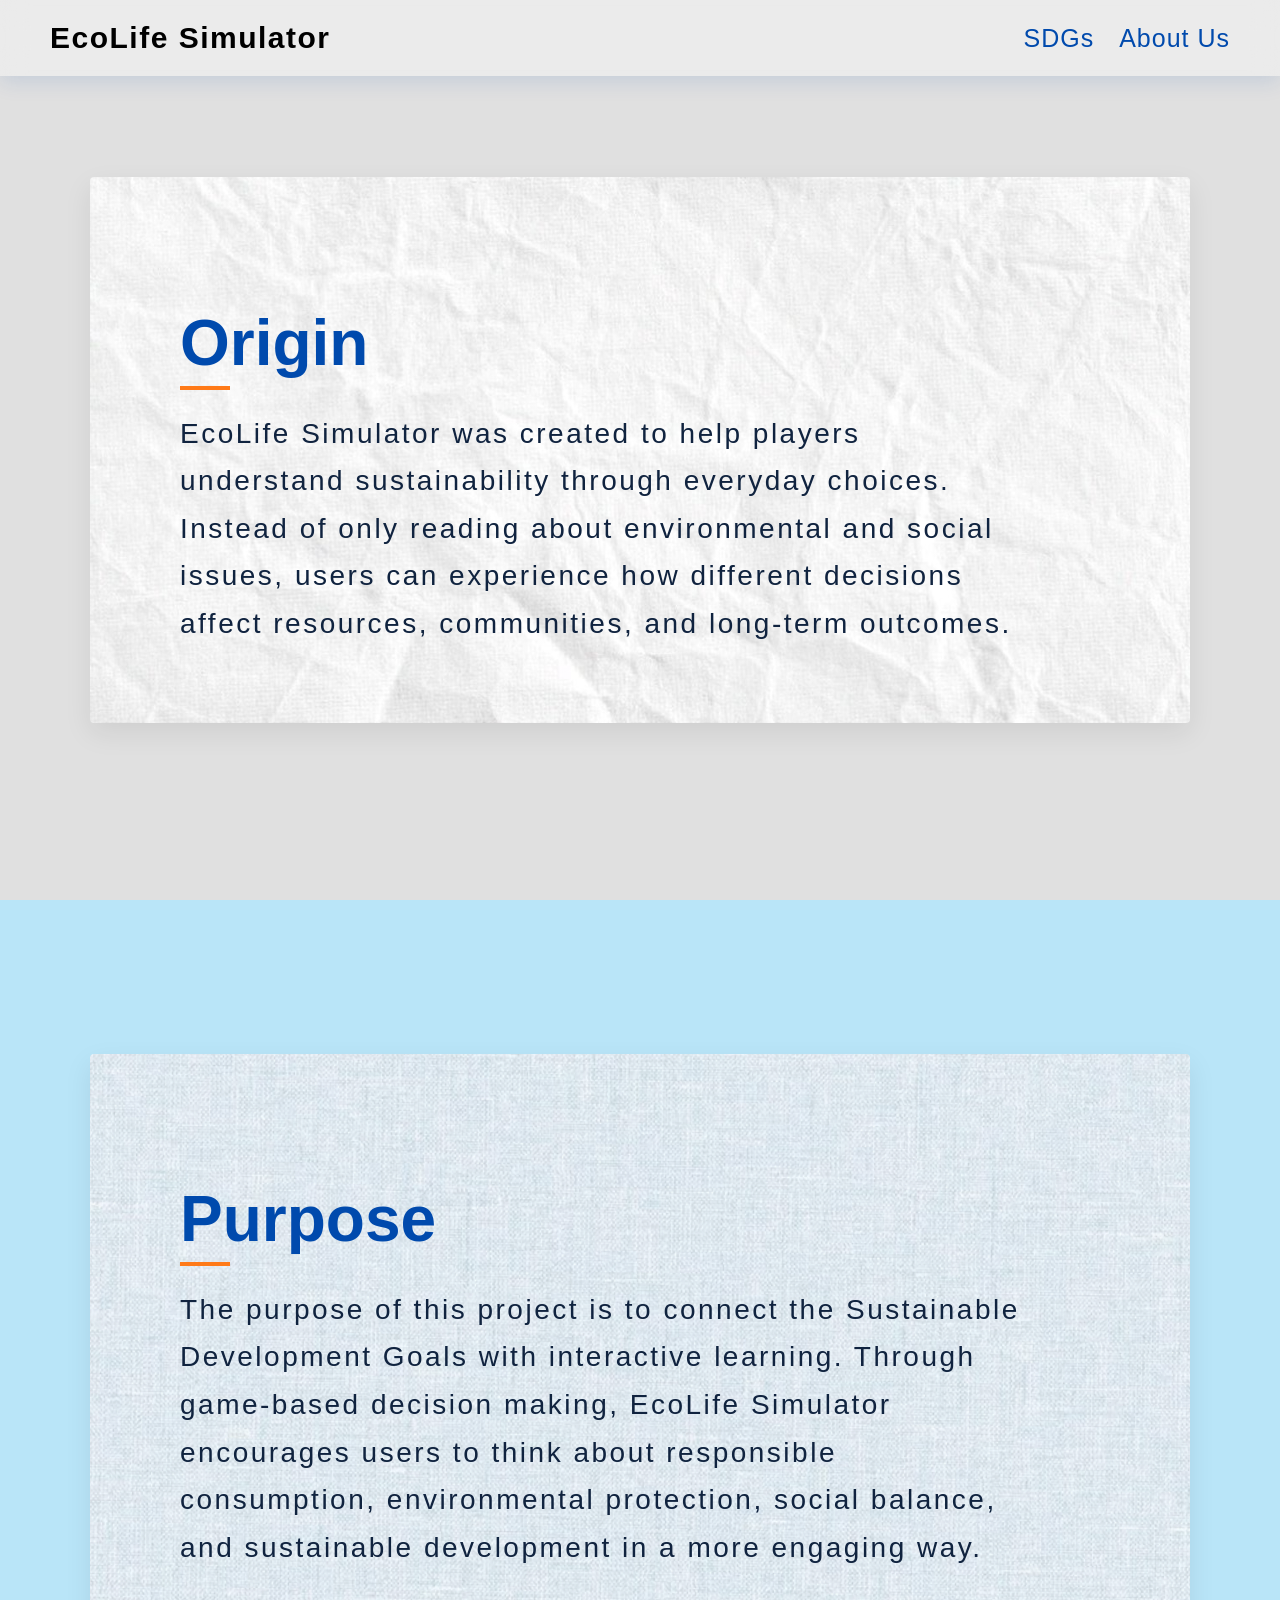
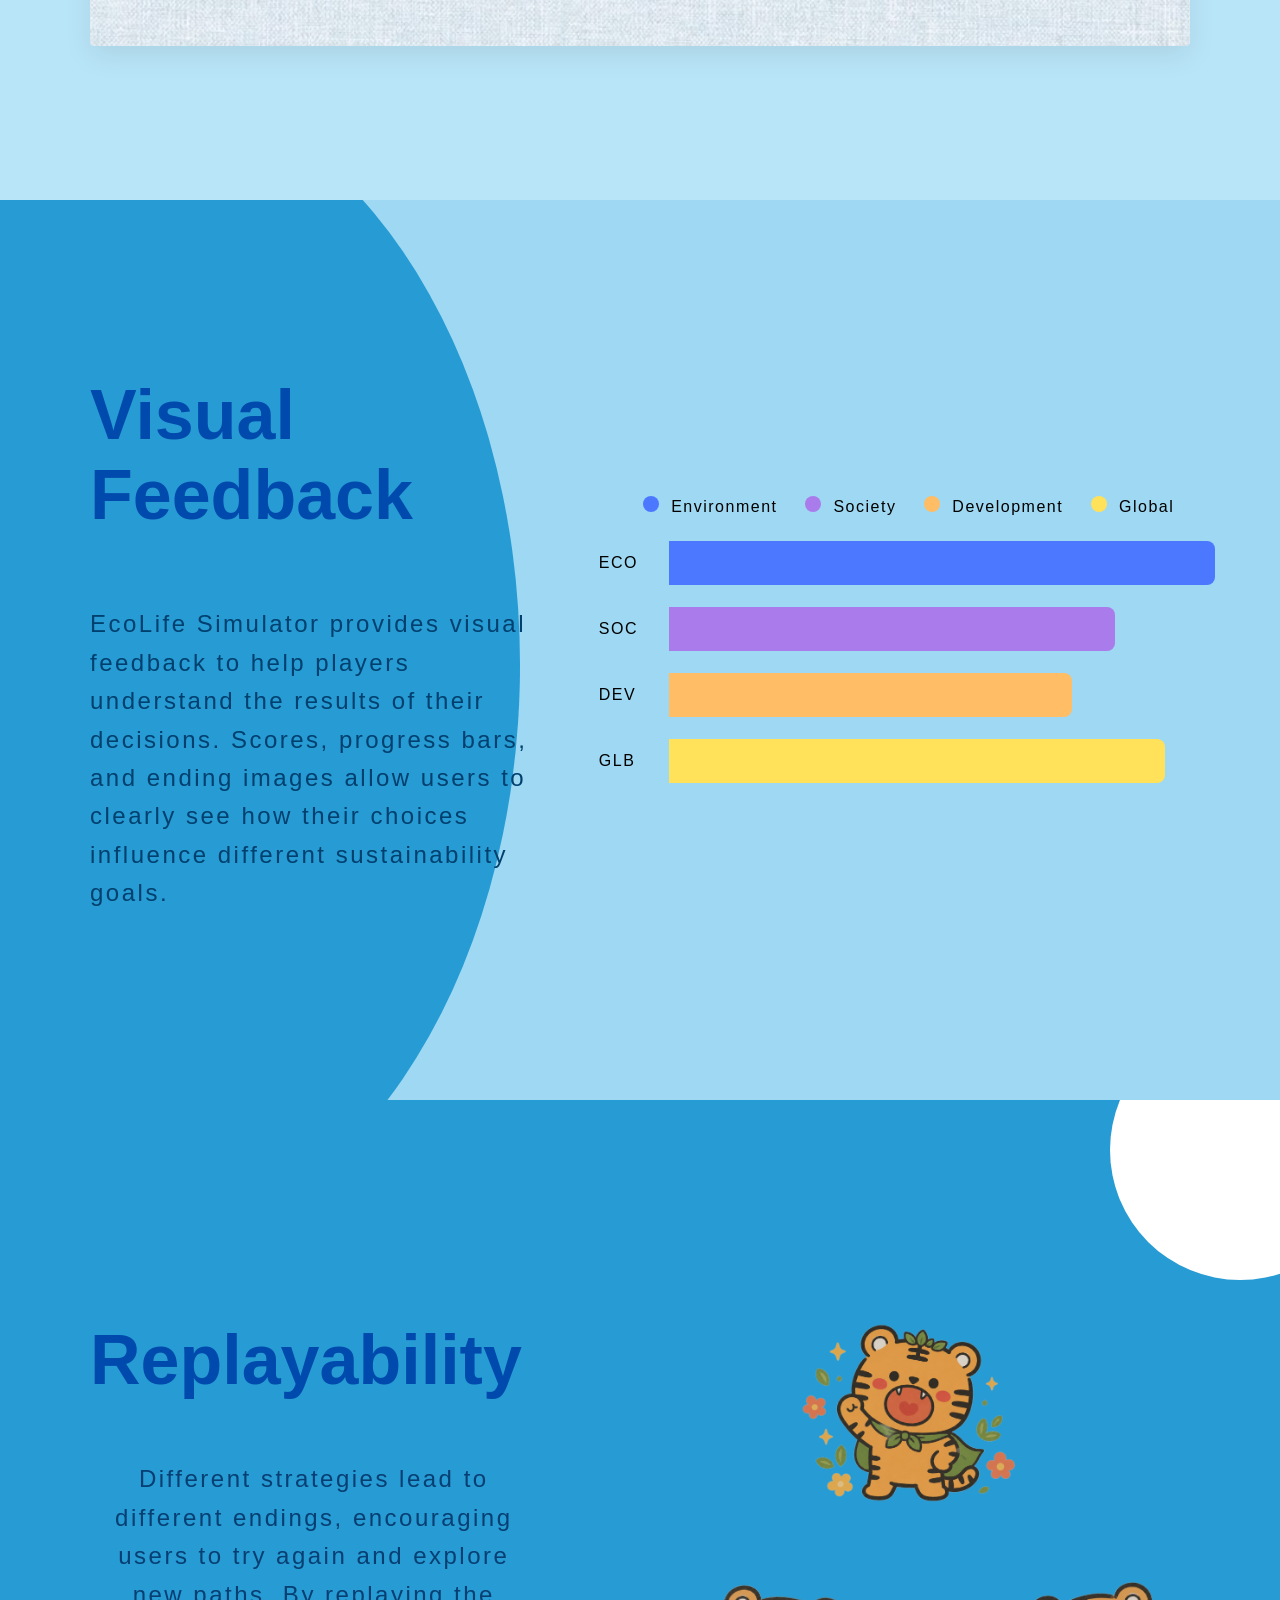
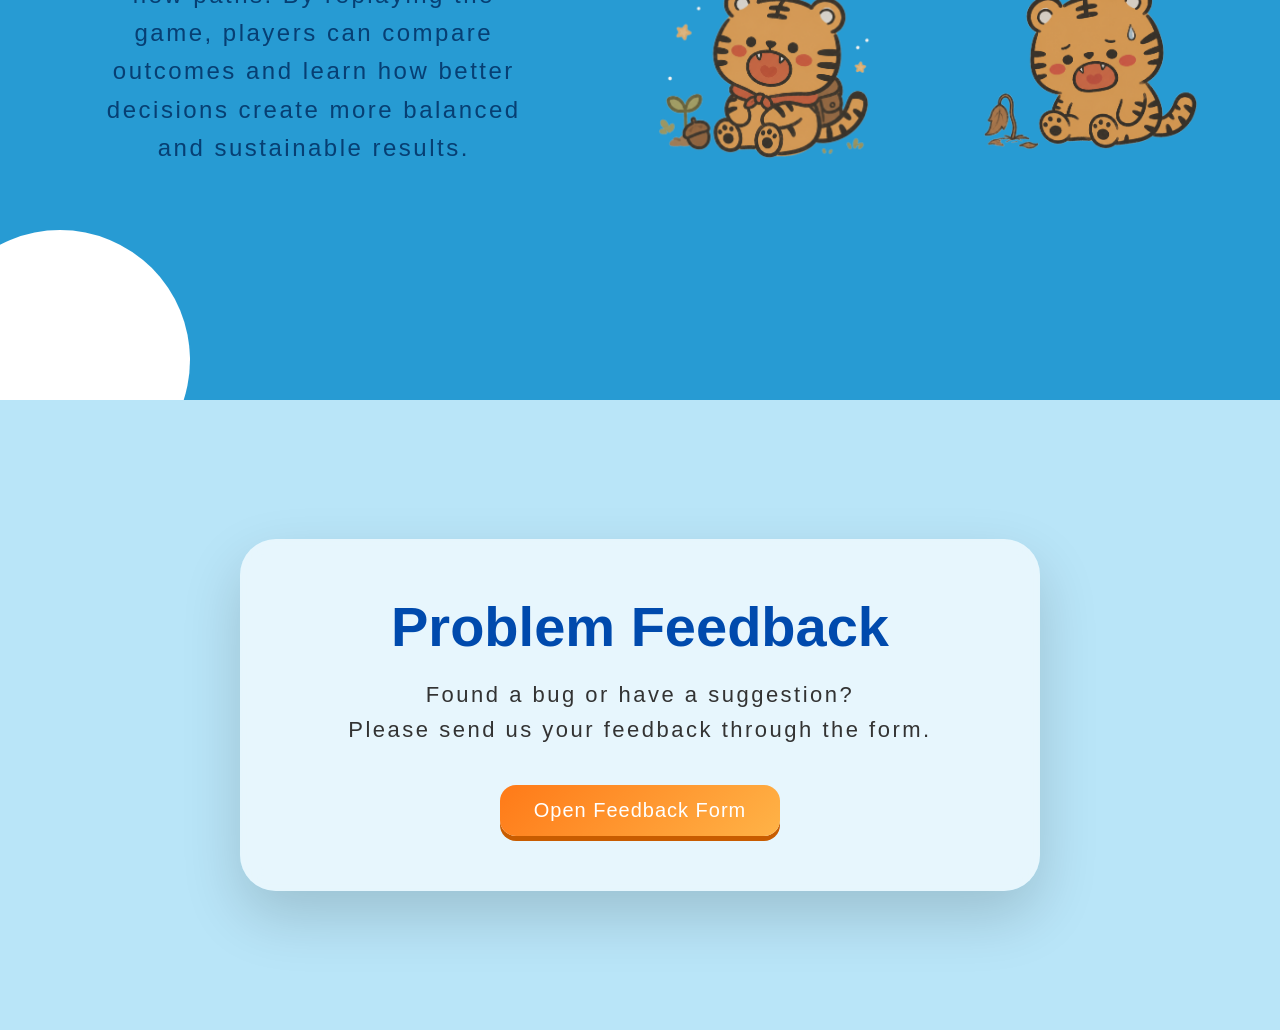
==== about.html @ 293bdc75 "Move problem feedback section to about page" ====
<!DOCTYPE html>
<html>
<head>
    <title>About Us - EcoLife Simulator</title>

    <link href="https://db.onlinewebfonts.com/c/b7c46534c8a2d55edd840bf49383777d?family=Ahkio-Regular" rel="stylesheet">

    <link rel="stylesheet" href="navbar.css">
    <link rel="stylesheet" href="entrance.css">
</head>

<body class="about-page">

    <nav class="navbar">

        <a href="entrance.html" class="logo">
            EcoLife Simulator
        </a>

        <ul class="nav-links">

            <li>
                <a href="entrance.html#sdgs">SDGs</a>
            </li>

            <li class="dropdown">
                <a href="#" class="drop-btn">About Us</a>

                <ul class="dropdown-content">

                    <a href="about.html#why">Origin</a>
                    <a href="about.html#purpose">Purpose</a>

                    <div class="sub-dropdown">
                        <button class="feature-btn" type="button">
                            Features ▸
                        </button>

                        <ul class="sub-dropdown-content">
                            <li>
                                <a href="about.html#visualfeedback">Visual Feedback</a>
                            </li>

                            <li>
                                <a href="about.html#replayability">Replayability</a>
                            </li>
                        </ul>
                    </div>

                    <a href="about.html#feedback">Problem Feedback</a>

                </ul>
            </li>

        </ul>

    </nav>

    <section id="why" class="info-section first-section">

        <div class="info-box">

            <h2>
                Origin
            </h2>

            <p>
                EcoLife Simulator was created to help players understand sustainability through everyday choices.
                Instead of only reading about environmental and social issues, users can experience how different
                decisions affect resources, communities, and long-term outcomes.
            </p>

        </div>

    </section>

    <section id="purpose" class="info-section">

        <div class="info-box">

            <h2>
                Purpose
            </h2>

            <p>
                The purpose of this project is to connect the Sustainable Development Goals with interactive learning.
                Through game-based decision making, EcoLife Simulator encourages users to think about responsible
                consumption, environmental protection, social balance, and sustainable development in a more engaging way.
            </p>

        </div>

    </section>

    <section id="visualfeedback" class="visualfeedback-section">

        <div class="visualfeedback-left">

            <h2>
                Visual Feedback
            </h2>

            <p>
                EcoLife Simulator provides visual feedback to help players understand the results of their decisions.
                Scores, progress bars, and ending images allow users to clearly see how their choices influence different
                sustainability goals.
            </p>

        </div>

        <div class="visualfeedback-right">

            <div class="bar-chart">

                <div class="legend">

                    <span>
                        <span class="dot blue"></span>
                        Environment
                    </span>

                    <span>
                        <span class="dot purple"></span>
                        Society
                    </span>

                    <span>
                        <span class="dot orange"></span>
                        Development
                    </span>

                    <span>
                        <span class="dot yellow"></span>
                        Global
                    </span>

                </div>

                <div class="bar-row">
                    <div class="label">ECO</div>
                    <div class="bar blue-bar" style="width: 88%;"></div>
                </div>

                <div class="bar-row">
                    <div class="label">SOC</div>
                    <div class="bar purple-bar" style="width: 72%;"></div>
                </div>

                <div class="bar-row">
                    <div class="label">DEV</div>
                    <div class="bar orange-bar" style="width: 65%;"></div>
                </div>

                <div class="bar-row">
                    <div class="label">GLB</div>
                    <div class="bar yellow-bar" style="width: 80%;"></div>
                </div>

            </div>

        </div>

    </section>

    <section id="replayability" class="replay-section">

        <div class="replay-text">

            <h2>
                Replayability
            </h2>

            <p>
                Different strategies lead to different endings, encouraging users to try again and explore new paths.
                By replaying the game, players can compare outcomes and learn how better decisions create more balanced
                and sustainable results.
            </p>

        </div>

        <div class="tiger-area">

            <img
                src="image/tiger_ending_1_transparent.png"
                alt="Tiger Ending 1"
                class="tiger tiger-top"
            >

            <img
                src="image/tiger_ending_2_transparent.png"
                alt="Tiger Ending 2"
                class="tiger tiger-bottom"
            >

            <img
                src="image/tiger_ending_3_transparent.png"
                alt="Tiger Ending 3"
                class="tiger tiger-right"
            >

        </div>

    </section>

    <section id="feedback" class="feedback-section">

        <div class="feedback-container">

            <h2>
                Problem Feedback
            </h2>

            <p class="feedback-subtitle">
                Found a bug or have a suggestion?<br>
                Please send us your feedback through the form.
            </p>

            <a
                href="https://forms.gle/9KvttkmWDjKgB47AG8"
                target="_blank"
                rel="noopener noreferrer"
                class="feedback-google-btn"
            >
                Open Feedback Form
            </a>

        </div>

    </section>

    <script src="entrance.js"></script>

</body>
</html>
---- navbar.css ----
/* =========================
   Navbar
========================= */

.navbar,
.navbar * {
    box-sizing: border-box;
}

.navbar {
  position: fixed;
  top: 0;
  left: 0;
  right: 0;
  width: 100%;
  z-index: 999;
  display: flex;
  justify-content: space-between;
  align-items: center;
  padding: 18px 50px;
  background: rgba(255, 255, 255, 0.35);
  backdrop-filter: blur(14px);
  box-shadow: 0 6px 20px rgba(0, 74, 173, 0.12);
  border-radius: 0;
}

.logo {
  color: #000;
  font-weight: bold;
  font-size: 30px;
  text-decoration: none;
  letter-spacing: 1.5px;
}

.nav-links {
  display: flex;
  align-items: center;
  gap: 25px;

  list-style: none;
  margin: 0;
  padding: 0;
}

.nav-links a {
  display: flex;
  text-decoration: none;
  color: #004aad;
  font-size: 25px;
  font-weight: lighter;
  letter-spacing: 1px;
  position: relative;
  align-items: center;
  height: 40px;
  transition: all 0.2s ease;
}

.nav-links a::after,
.drop-btn::after {
  content: "";
  position: absolute;
  left: 0;
  bottom: -5px;
  width: 0%;
  height: 2px;
  background: #004aad;
  transition: width 0.3s;
}

.nav-links a:hover::after,
.drop-btn:hover::after {
  width: 100%;
}

.nav-links a:hover {
  transform: translateY(-2px);
}

/* =========================
   Dropdown
========================= */

.dropdown {
  position: relative;
  display: flex;
  align-items: center;
}

.drop-btn {
  cursor: pointer;
  font-weight: lighter;
  font-size: 25px;
  color: #004aad;
  display: flex;
  align-items: center;
  position: relative;
  height: 40px;
}

.dropdown-content {
  position: absolute;

  top: calc(100% + 17px);
  right: -30px;

  display: flex;
  flex-direction: column;

  background: rgba(255, 255, 255, 0.55);
  border-radius: 0;
  padding: 12px 0;

  min-width: 220px;

  box-shadow: 0 12px 25px rgba(0,0,0,0.15);

  opacity: 0;
  visibility: hidden;
  pointer-events: none;

  transform: translateY(5px);
  transition: all 0.2s ease;

  z-index: 1000;
}

.dropdown-content.active {
  opacity: 1;
  visibility: visible;
  pointer-events: auto;
  transform: translateY(0);
}

.dropdown::after {
  content: "";
  position: absolute;
  top: 100%;
  right: -30px;
  width: 220px;
  height: 16px;
  background: transparent;
}

.dropdown:hover .dropdown-content {
  opacity: 1;
  visibility: visible;
  pointer-events: auto;
  transform: translateY(0);
}

.dropdown-content a {
  display: block;
  padding: 10px 18px;
  text-align: left;
  text-decoration: none;
  color: #004aad;
  font-size: 20px;
  white-space: nowrap;
}

.dropdown-content a:hover {
  background: #eef7ff;
}

/* =========================
   Features Sub Dropdown
========================= */

.sub-dropdown {
  position: relative;
}

.feature-btn {
  width: 100%;
  padding: 10px 18px;

  border: none;
  background: transparent;

  color: #004aad;
  font-family: "Ahkio-Regular", Arial, sans-serif;
  font-size: 20px;
  text-align: left;

  cursor: pointer;
}

.feature-btn:hover {
  background: #eef7ff;
}

.sub-dropdown-content {
  display: none;
  flex-direction: column;

  list-style: none;
  margin: 0;
  padding: 0;

  background: rgba(255, 255, 255, 0.65);
}

.sub-dropdown.active .sub-dropdown-content {
  display: flex;

  opacity: 1;
  visibility: visible;
  pointer-events: auto;
}

.back-to-game-btn {
    position: fixed;
    right: 32px;
    bottom: 32px;

    z-index: 99999;

    border: none;
    background: #114bb8;
    color: white;

    padding: 14px 26px;
    border-radius: 18px;

    font-family: "Ahkio-Regular", Arial, sans-serif;
    font-size: 20px;
    letter-spacing: 1px;

    cursor: pointer;

    box-shadow: 0 10px 25px rgba(0,0,0,0.22);
    transition: 0.2s;
}

.back-to-game-btn:hover {
    transform: translateY(-3px);
    background: #0d3f9c;
}

/* =========================
   Navbar Responsive
========================= */

@media (max-width: 768px) {
  .navbar {
    padding: 10px 15px;
  }

  .nav-links {
    gap: 15px;
  }

  .nav-links a,
  .drop-btn {
    font-size: 14px;
  }

  .logo {
    font-size: 20px;
  }

  .dropdown-content a,
  .feature-btn {
    font-size: 14px;
  }

  .back-to-game-btn {
    right: 18px;
    bottom: 18px;
    font-size: 16px;
    padding: 12px 20px;
  }
}
---- entrance.css ----
html {
  scroll-behavior: smooth;
}

* {
  box-sizing: border-box;
}

body {
  margin: 0;
  font-family: "Ahkio-Regular", Arial, sans-serif;
  overflow-x: hidden;
  overflow-y: auto;
  background: #9ed8f2;
}

/* =========================
   Entrance Page
========================= */

.entrance-page {
  width: 100%;
  min-height: 120vh;
  background: #B9E5F8;
  position: relative;
  display: flex;
  overflow: hidden;
  height: auto;
  padding-top: 80px;
}

/* 拿掉左下角藍色方塊 */
.wave-svg {
  display: none;
}

.wave-svg svg {
  display: none;
}

.wave-svg path {
  display: none;
}

.left-area,
.right-area {
  position: relative;
  z-index: 1;
  height: 100%;
}

.left-area {
  flex: 1.10;
  display: flex;
  align-items: center;
  justify-content: center;
}

.right-area {
  flex: 0.90;
  display: flex;
  flex-direction: column;
  justify-content: center;
  padding-left: 0px;
}

.title-line1 {
  display: block;
  transform: translateX(-60px);
}

.title-line2 {
  display: block;
  transform: translateX(30px);
}

h1 {
  font-size: clamp(55px, 6vw, 100px);
  line-height: 0.5;
  margin: 200px 0 0 0;
  color: #004aad;
  font-weight: 900;
  font-family: "Ahkio-Regular", sans-serif;
  text-shadow: 4px 5px 0 rgba(0, 0, 0, 0.15);
  letter-spacing: 3.5px;
}

p {
  color: white;
  font-size: 33px;
  font-weight: lighter;
  font-family: "Ahkio-Regular", sans-serif;
  margin: 35px 0 70px;
  letter-spacing: 2.5px;
}

.start-btn {
  text-decoration: none;
  color: white;
  background: linear-gradient(135deg, #ff7a18, #ffb347);
  padding: 10px 22px;
  border-radius: 14px;
  font-size: 18px;
  letter-spacing: 1.2px;
  font-weight: lighter;
  display: inline-flex;
  width: fit-content;
  align-self: flex-start;
  margin-left: 120px;
  justify-content: center;
  box-shadow: 0 5px 0 #c85c00;
  transition: all 0.15s ease;
}

.start-btn:hover {
  transform: translateY(-2px) scale(1.05);
}

.start-btn:active {
  transform: translateY(3px);
  box-shadow: 0 2px 0 #c85c00;
}

.gacha-img {
  width: 90%;
  max-width: 800px;
  min-width: 350px;
  height: auto;
  transform: translateY(-30px);
  display: block;
  margin: 0 auto;
  animation: gachaEnter 1s cubic-bezier(.18,.89,.32,1.28) forwards;
}

/* =========================
   Shared Info Box Size
========================= */

#why .info-box,
#purpose .info-box {
  width: 90%;
  max-width: 1100px;
  min-height: 360px;

  padding: 75px 90px;

  border-radius: 4px;
  box-shadow: 0 10px 28px rgba(0, 0, 0, 0.08);

  text-align: left;
}


/* =========================
   Origin Section
========================= */

#why {
  min-height: 100vh;
  margin-top: 0;
  padding: 120px 0;

  background: #E0E0E0;

  display: flex;
  align-items: center;
  justify-content: center;
}

#why .info-box {
  background-image:
    linear-gradient(rgba(255, 255, 255, 0.25), rgba(255, 255, 255, 0.25)),
    url("image/paper.jpg");
  background-size: cover;
  background-position: center;
  background-repeat: no-repeat;
}

#why h2 {
  font-size: 64px;
  color: #004aad;
  margin-bottom: 30px;
}

#why p {
  max-width: 850px;
  margin: 0;
  font-size: 28px;
  line-height: 1.7;
  color: #10233f;
  text-align: left;
}


/* =========================
   Purpose Section
========================= */

#purpose {
  min-height: 100vh;
  margin-top: 0;
  padding: 120px 0;

  background: #B9E5F8;

  display: flex;
  align-items: center;
  justify-content: center;
}

#purpose .info-box {
  background-image:
    linear-gradient(rgba(255, 255, 255, 0.25), rgba(255, 255, 255, 0.25)),
    url("image/purpose-bg.png");
  background-size: cover;
  background-position: center;
  background-repeat: no-repeat;
}

#purpose h2 {
  font-size: 64px;
  color: #004aad;
  margin-bottom: 30px;
}

#purpose p {
  max-width: 850px;
  margin: 0;
  font-size: 28px;
  line-height: 1.7;
  color: #10233f;
  text-align: left;
}

#purpose .more-btn {
  display: inline-block;
  margin-top: 18px;

  position: relative;
  z-index: 10;

  color: #4b0082;
  font-size: 16px;
  font-weight: bold;
  text-decoration: underline;
}

/* =========================
   SDGs Section
========================= */

#sdgs {
  background: #bfecff;
  padding-left: 0;
  padding-right: 0;
}

#sdgs h2 {
  font-size: 64px;
  color: #004aad;
  margin-bottom: 20px;
}

#sdgs p {
  font-weight: lighter;
  font-size: 22px;
  color: #333;
}


/* =========================
   SDGs Layout
========================= */

.sdgs-container {
  display: grid;
  grid-template-columns: 1.6fr 1fr;
  align-items: center;
  gap: 40px;
  max-width: 1600px;
  margin: 0 auto;
}

.sdgs-img {
  display: flex;
  justify-content: center;
  transition-delay: 0.2s;
}

.sdgs-img img {
  width: 120%;
  max-width: none;
  overflow: visible;
  height: auto;
  transform: translateX(-30px);
}

.sdgs-text {
  text-align: left;
  min-width: 360px;
  margin-left: -40px;
  padding-right: 80px;
  transition-delay: 0.4s;
}

.sdgs-text h2 {
  font-size: 48px;
  color: #004aad;
  margin-bottom: 20px;
}

.sdgs-text p {
  font-size: 22px;
  color: #333;
  line-height: 1.6;
}

/* =========================
   More Button
========================= */

.more-btn {
  position: relative;
  z-index: 10;
}

/* =========================
   Reveal Animation
========================= */

.reveal {
  opacity: 0;
  transform: translateY(50px);
  transition: all 0.8s ease;
}

.reveal.show {
  opacity: 1;
  transform: translateY(0);
}

.info-section.show .reveal {
  opacity: 1;
  transform: translateY(0);
}

/* =========================
   Animation
========================= */

@keyframes gachaEnter {
  from {
    opacity: 0;
    transform: translateY(80px) scale(0.9);
  }

  to {
    opacity: 1;
    transform: translateY(-30px) scale(1);
  }
}

/* =========================
   Visual Feedback Section
========================= */

.visualfeedback-section {
  min-height: 100vh;
  background: #9ed8f2;
  display: flex;
  align-items: center;
  position: relative;
  overflow: hidden;
}

.visualfeedback-section::before {
  content: "";
  position: absolute;
  left: -280px;
  top: -120px;
  width: 800px;
  height: 130%;
  background: #279bd3;
  border-radius: 50%;
  z-index: 0;
}

.visualfeedback-left,
.visualfeedback-right {
  position: relative;
  z-index: 1;
}

.visualfeedback-left {
  width: 42%;
  padding-left: 90px;
  color: #236ece;
}

.visualfeedback-left h2 {
  font-size: 70px;
  margin-bottom: 70px;
  color: #004aad;
}

.visualfeedback-left p {
  font-size: 24px;
  font-weight: lighter;
  line-height: 1.6;
  color: #00406f;
}

.visualfeedback-right {
  width: 58%;
  display: flex;
  justify-content: center;
}

.bar-chart {
  width: 620px;
}

.legend {
  display: flex;
  justify-content: center;
  gap: 28px;
  margin-bottom: 25px;
  font-weight: lighter;
  letter-spacing: 1.5px;
}

.dot {
  width: 16px;
  height: 16px;
  border-radius: 50%;
  display: inline-block;
  margin-right: 6px;
}

.blue {
  background: #4c78ff;
}

.purple {
  background: #aa7bea;
}

.orange {
  background: #ffbd66;
}

.yellow {
  background: #ffe15a;
}

.bar-row {
  display: flex;
  align-items: center;
  margin: 22px 0;
}

.label {
  width: 70px;
  font-weight: lighter;
  letter-spacing: 1.5px;
}

.bar {
  height: 44px;
  border-radius: 0 8px 8px 0;
  transform: scaleX(0);
  transform-origin: left;
}

.blue-bar {
  background: #4c78ff;
  animation-delay: 0.1s;
}

.purple-bar {
  background: #aa7bea;
  animation-delay: 0.25s;
}

.orange-bar {
  background: #ffbd66;
  animation-delay: 0.4s;
}

.yellow-bar {
  background: #ffe15a;
  animation-delay: 0.55s;
}

.visualfeedback-section.show .bar {
  animation: growBar 1s ease-out forwards;
}

@keyframes growBar {
  from {
    transform: scaleX(0);
  }

  to {
    transform: scaleX(1);
  }
}

/* =========================
   Info Box
========================= */

.info-box {
  background: #ffffff;
  padding: 60px 80px;
  border-radius: 4px;
  text-align: left;

  box-shadow: 0 10px 30px rgba(0, 74, 173, 0.05);

  opacity: 1;
  transform: none;
}

.info-box h2 {
  font-size: 42px;
  color: #004aad;
  margin-bottom: 30px;
  position: relative;
  display: inline-block;
}

.info-box h2::after {
  content: "";
  position: absolute;
  left: 0;
  bottom: -10px;
  width: 50px;
  height: 4px;
  background: #ff7a18;
}

.info-box p {
  font-size: 18px;
  line-height: 1.8;
  margin-top: 20px;
}

.info-section.show .info-box {
  opacity: 1;
  transform: translateY(0);
}

.info-box:hover {
  transform: translateY(-6px) scale(1.01);
}

/* =========================
   Replayability Section
========================= */

.replay-section {
  min-height: 100vh;
  background: #279bd3;
  position: relative;
  overflow: hidden;
  display: flex;
  align-items: center;
}

.replay-section::before,
.replay-section::after {
  content: "";
  position: absolute;
  background: white;
  border-radius: 50%;
}

.replay-section::before {
  width: 260px;
  height: 260px;
  right: -90px;
  top: -80px;
}

.replay-section::after {
  width: 260px;
  height: 260px;
  left: -70px;
  bottom: -90px;
}

.replay-text {
  width: 42%;
  padding-left: 90px;
  z-index: 1;
  color: #004aad;
}

.replay-text h2 {
  font-size: 70px;
  margin-bottom: 60px;
}

.replay-text p {
  font-size: 24px;
  line-height: 1.6;
  color: #073f73;
  text-align: center;
}

.tiger-area {
  width: 58%;
  height: 520px;
  position: relative;
  z-index: 1;
}

.tiger {
  position: absolute;

  width: 18vw;
  max-width: 260px;
  min-width: 180px;
}

/* 上面 */
.tiger-top {
  top: 5%;
  left: 50%;
  transform: translateX(-50%);
}

/* 左下 */
.tiger-bottom {
  bottom: 8%;
  left: 15%;
}

/* 右下 */
.tiger-right {
  bottom: 10%;
  right: 10%;
}

.about-page{
    background: #9ed8f2;
}

.about-page {
    background: #9ed8f2;
}

.first-section {
    padding-top: 140px;
}

/* =========================
   Leaderboard Section
========================= */

.leaderboard-section {
    width: 100%;
    min-height: 80vh;

    background: #9ed8f2;

    display: flex;
    justify-content: center;
    align-items: center;

    padding: 100px 30px;
}

.leaderboard-container {
    width: 900px;
    max-width: 95%;

    background: rgba(255, 255, 255, 0.45);
    backdrop-filter: blur(10px);

    border-radius: 36px;
    padding: 45px 55px;

    box-shadow: 0 25px 60px rgba(0,0,0,0.18);

    text-align: center;
}

.leaderboard-container h2 {
    font-size: 58px;
    color: #004aad;
    margin-bottom: 12px;
}

.leaderboard-subtitle {
    font-size: 22px;
    color: #333;
    margin-bottom: 35px;
}

.leaderboard-list {
    display: flex;
    flex-direction: column;
    gap: 16px;
}

.leaderboard-row {
    display: grid;
    grid-template-columns: 80px 1fr 120px 140px;
    align-items: center;

    background: white;
    border-radius: 22px;

    padding: 18px 24px;

    box-shadow: 0 10px 25px rgba(0,0,0,0.08);
}

.leaderboard-rank {
    font-size: 28px;
    color: #114bb8;
}

.leaderboard-player {
    text-align: left;
}

.leaderboard-name {
    font-size: 24px;
    color: #114bb8;
    margin-bottom: 4px;
}

.leaderboard-id {
    font-size: 14px;
    color: #666;
}

.leaderboard-score {
    font-size: 28px;
    color: #1748c7;
}

.leaderboard-category {
    font-size: 16px;
    color: #333;
}

.empty-leaderboard {
    background: white;
    border-radius: 22px;
    padding: 28px;

    color: #666;
    font-size: 20px;
}

.leaderboard-tabs {
    display: flex;
    justify-content: center;
    gap: 14px;
    margin-bottom: 28px;
    flex-wrap: wrap;
}

.leaderboard-tab {
    border: none;
    background: #e9f4ff;
    color: #114bb8;

    padding: 12px 20px;
    border-radius: 16px;

    font-family: "Ahkio-Regular", Arial, sans-serif;
    font-size: 18px;

    cursor: pointer;
    transition: 0.2s;
}

.leaderboard-tab:hover {
    transform: translateY(-2px);
    background: #d3eaff;
}

.leaderboard-tab.active {
    background: #114bb8;
    color: white;
}

.leaderboard-tiger {
    width: 230px;
    max-width: 45%;
    height: auto;

    display: block;
    margin: 0 auto 10px auto;

    filter: drop-shadow(0 12px 18px rgba(0,0,0,0.18));

    animation: leaderboardTigerFloat 2.4s ease-in-out infinite;
}

@keyframes leaderboardTigerFloat {
    0% {
        transform: translateY(0);
    }

    50% {
        transform: translateY(-8px);
    }

    100% {
        transform: translateY(0);
    }
}
/* RWD */

@media (max-width: 768px) {

    .leaderboard-container {
        padding: 35px 24px;
    }

    .leaderboard-container h2 {
        font-size: 42px;
    }

    .leaderboard-row {
        grid-template-columns: 1fr;
        gap: 8px;
        text-align: center;
    }

    .leaderboard-player {
        text-align: center;
    }

}
/* =========================
   Responsive
========================= */

@media (max-width: 900px) {
  .entrance-page {
    flex-direction: column;
    height: auto;
    min-height: 100vh;
    padding-top: 90px;
  }

  .left-area,
  .right-area {
    flex: 1;
    width: 100%;
  }

  .gacha-img {
    width: 90%;
    max-width: 100%;
    height: auto;
    transform: none;
  }

  .title-line1,
  .title-line2 {
    transform: translateX(0);
    display: block;
    width: 100%;
    text-align: center;
  }

  h1 {
    font-size: 52px;
    line-height: 1.2;
    margin: 40px 0 0 0;
    text-align: center;
    text-shadow: 2px 3px 0 rgba(0, 0, 0, 0.1);
  }

  p {
    font-size: 24px;
    margin: 20px auto 40px;
    width: 90%;
    line-height: 1.4;
    text-align: center;
  }

  .start-btn {
    width: 200px;
    font-size: 24px;
    padding: 15px 0;
    margin: 0 auto 50px;
  }

  .visualfeedback-section {
    flex-direction: column;
    padding: 80px 30px;
  }

  .visualfeedback-section::before {
    display: none;
  }

  .visualfeedback-left,
  .visualfeedback-right {
    width: 100%;
    padding-left: 0;
    text-align: center;
  }

  .visualfeedback-left h2 {
    font-size: 48px;
    margin-bottom: 30px;
  }

  .visualfeedback-left p {
    font-size: 20px;
  }

  .bar-chart {
    width: 100%;
  }

  .sdgs-container {
    grid-template-columns: 1fr;
    text-align: center;
  }

  .sdgs-img img {
    width: 100%;
    transform: translateX(0);
  }

  .sdgs-text {
    text-align: center;
    min-width: auto;
    margin-left: 0;
    padding-right: 0;
  }

  .sdgs-text h2 {
    font-size: 42px;
  }

  .sdgs-text p {
    font-size: 20px;
  }

  .replay-section {
    flex-direction: column;
    padding: 80px 30px;
  }

  .replay-text {
    width: 100%;
    padding-left: 0;
    text-align: center;
  }

  .tiger-area {
    width: 100%;
    height: auto;

    display: flex;
    justify-content: center;
    gap: 20px;
  }

  .tiger {
    position: static;
    width: 120px;
  }
}

@media (max-width: 768px) {
  .navbar {
    padding: 10px 15px;
  }

  .nav-links {
    gap: 15px;
  }

  .nav-links a {
    font-size: 14px;
  }

  .start-btn {
    font-size: 14px;
    padding: 8px 14px;
  }
}

@media (max-width: 380px) {
  h1 {
    font-size: 42px;
  }

  p {
    font-size: 20px;
  }
}

@media (min-width: 1400px) {
  .tiger-top {
    top: 20px;
  }

  .tiger-bottom {
    bottom: 30px;
  }

  .tiger-right {
    bottom: 40px;
  }
}

/* =========================
   Problem Feedback Section
========================= */

.feedback-section {
    width: 100%;
    min-height: 100vh;

    background: #B9E5F8;

    display: flex;
    justify-content: center;
    align-items: center;

    padding: 120px 30px;
}

.feedback-container {
    width: 850px;
    max-width: 95%;

    background: rgba(255, 255, 255, 0.65);
    backdrop-filter: blur(10px);

    border-radius: 36px;
    padding: 55px 60px;

    box-shadow: 0 25px 60px rgba(0, 0, 0, 0.16);

    text-align: center;
}

.feedback-container h2 {
    font-size: 56px;
    color: #004aad;
    margin: 0 0 18px;
}

.feedback-subtitle {
    font-size: 21px;
    color: #333;
    line-height: 1.6;
    margin: 0 auto 38px;
    max-width: 650px;
}

.feedback-form {
    display: flex;
    flex-direction: column;
    gap: 24px;
}

.feedback-field {
    text-align: left;
}

.feedback-field label {
    display: block;

    color: #004aad;

    font-size: 20px;
    margin-bottom: 10px;
    letter-spacing: 1px;
}

.feedback-field input,
.feedback-field select,
.feedback-field textarea {
    width: 100%;

    border: none;
    outline: none;

    border-radius: 18px;
    padding: 16px 18px;

    font-family: "Ahkio-Regular", Arial, sans-serif;
    font-size: 18px;

    background: #ffffff;
    color: #10233f;

    box-shadow: 0 8px 22px rgba(0, 0, 0, 0.08);
}

.feedback-field textarea {
    resize: vertical;
    line-height: 1.6;
}

.feedback-submit-btn {
    align-self: center;

    border: none;
    cursor: pointer;

    color: white;
    background: linear-gradient(135deg, #ff7a18, #ffb347);

    padding: 14px 34px;
    border-radius: 16px;

    font-family: "Ahkio-Regular", Arial, sans-serif;
    font-size: 20px;
    letter-spacing: 1px;

    box-shadow: 0 5px 0 #c85c00;

    transition: all 0.15s ease;
}

.feedback-submit-btn:hover {
    transform: translateY(-2px) scale(1.04);
}

.feedback-submit-btn:active {
    transform: translateY(3px);
    box-shadow: 0 2px 0 #c85c00;
}

.feedback-success {
    display: none;

    margin-top: 10px;
    padding: 16px 20px;

    background: #ffffff;
    color: #004aad;

    border-radius: 18px;

    font-size: 18px;
    box-shadow: 0 8px 20px rgba(0, 0, 0, 0.08);
}

.feedback-success.show {
    display: block;
}

/* =========================
   Problem Feedback Section
========================= */

.feedback-section {
    width: 100%;
    min-height: 70vh;

    background: #B9E5F8;

    display: flex;
    justify-content: center;
    align-items: center;

    padding: 100px 30px;
}

.feedback-container {
    width: 800px;
    max-width: 95%;

    background: rgba(255, 255, 255, 0.65);
    backdrop-filter: blur(10px);

    border-radius: 36px;
    padding: 55px 60px;

    box-shadow: 0 25px 60px rgba(0, 0, 0, 0.16);

    text-align: center;
}

.feedback-container h2 {
    font-size: 56px;
    color: #004aad;
    margin: 0 0 18px;
}

.feedback-subtitle {
    font-size: 22px;
    color: #333;
    line-height: 1.6;
    margin: 0 auto 38px;
    max-width: 620px;
}

.feedback-google-btn {
    display: inline-flex;
    align-items: center;
    justify-content: center;

    text-decoration: none;

    color: white;
    background: linear-gradient(135deg, #ff7a18, #ffb347);

    padding: 14px 34px;
    border-radius: 16px;

    font-family: "Ahkio-Regular", Arial, sans-serif;
    font-size: 20px;
    letter-spacing: 1px;

    box-shadow: 0 5px 0 #c85c00;

    transition: all 0.15s ease;
}

.feedback-google-btn:hover {
    transform: translateY(-2px) scale(1.04);
}

.feedback-google-btn:active {
    transform: translateY(3px);
    box-shadow: 0 2px 0 #c85c00;
}

/* RWD */
@media (max-width: 768px) {
    .feedback-section {
        padding: 80px 20px;
    }

    .feedback-container {
        padding: 40px 24px;
    }

    .feedback-container h2 {
        font-size: 40px;
    }

    .feedback-subtitle {
        font-size: 18px;
    }

    .feedback-google-btn {
        font-size: 17px;
        padding: 12px 26px;
    }
}
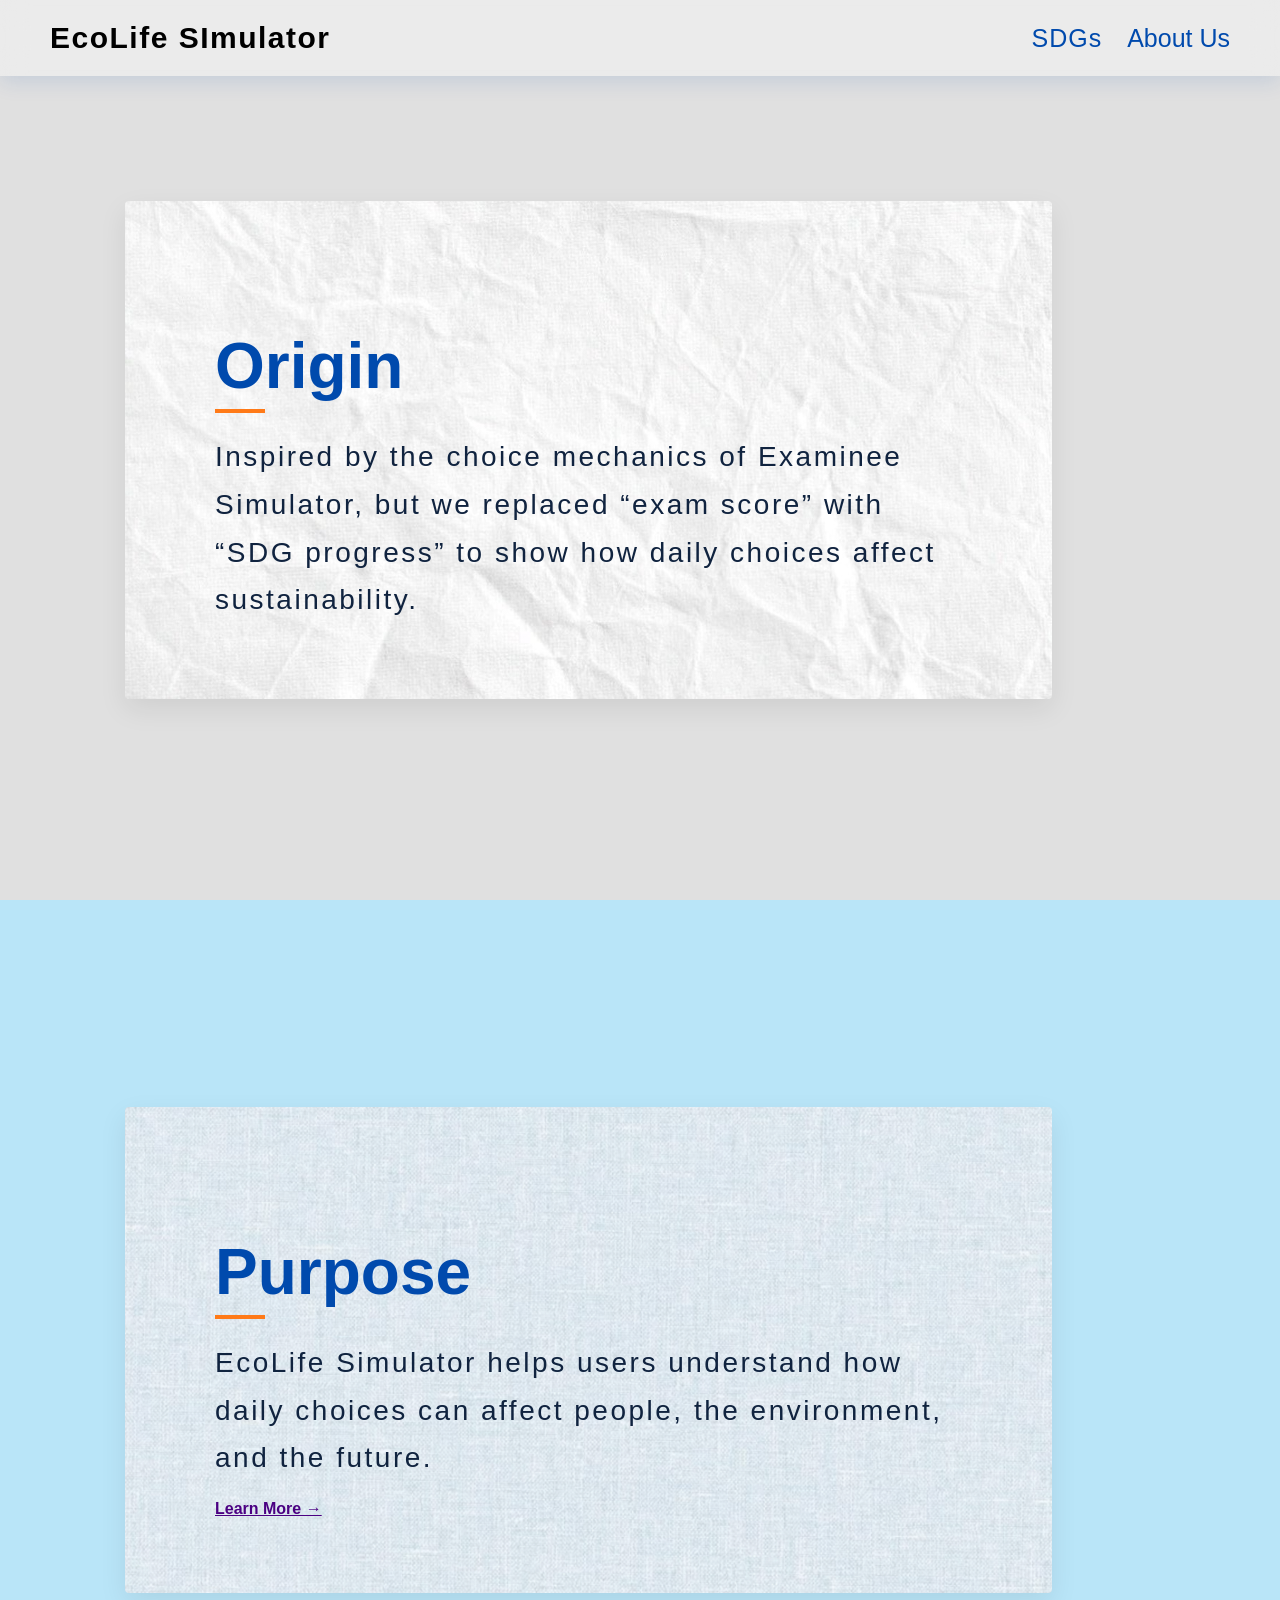
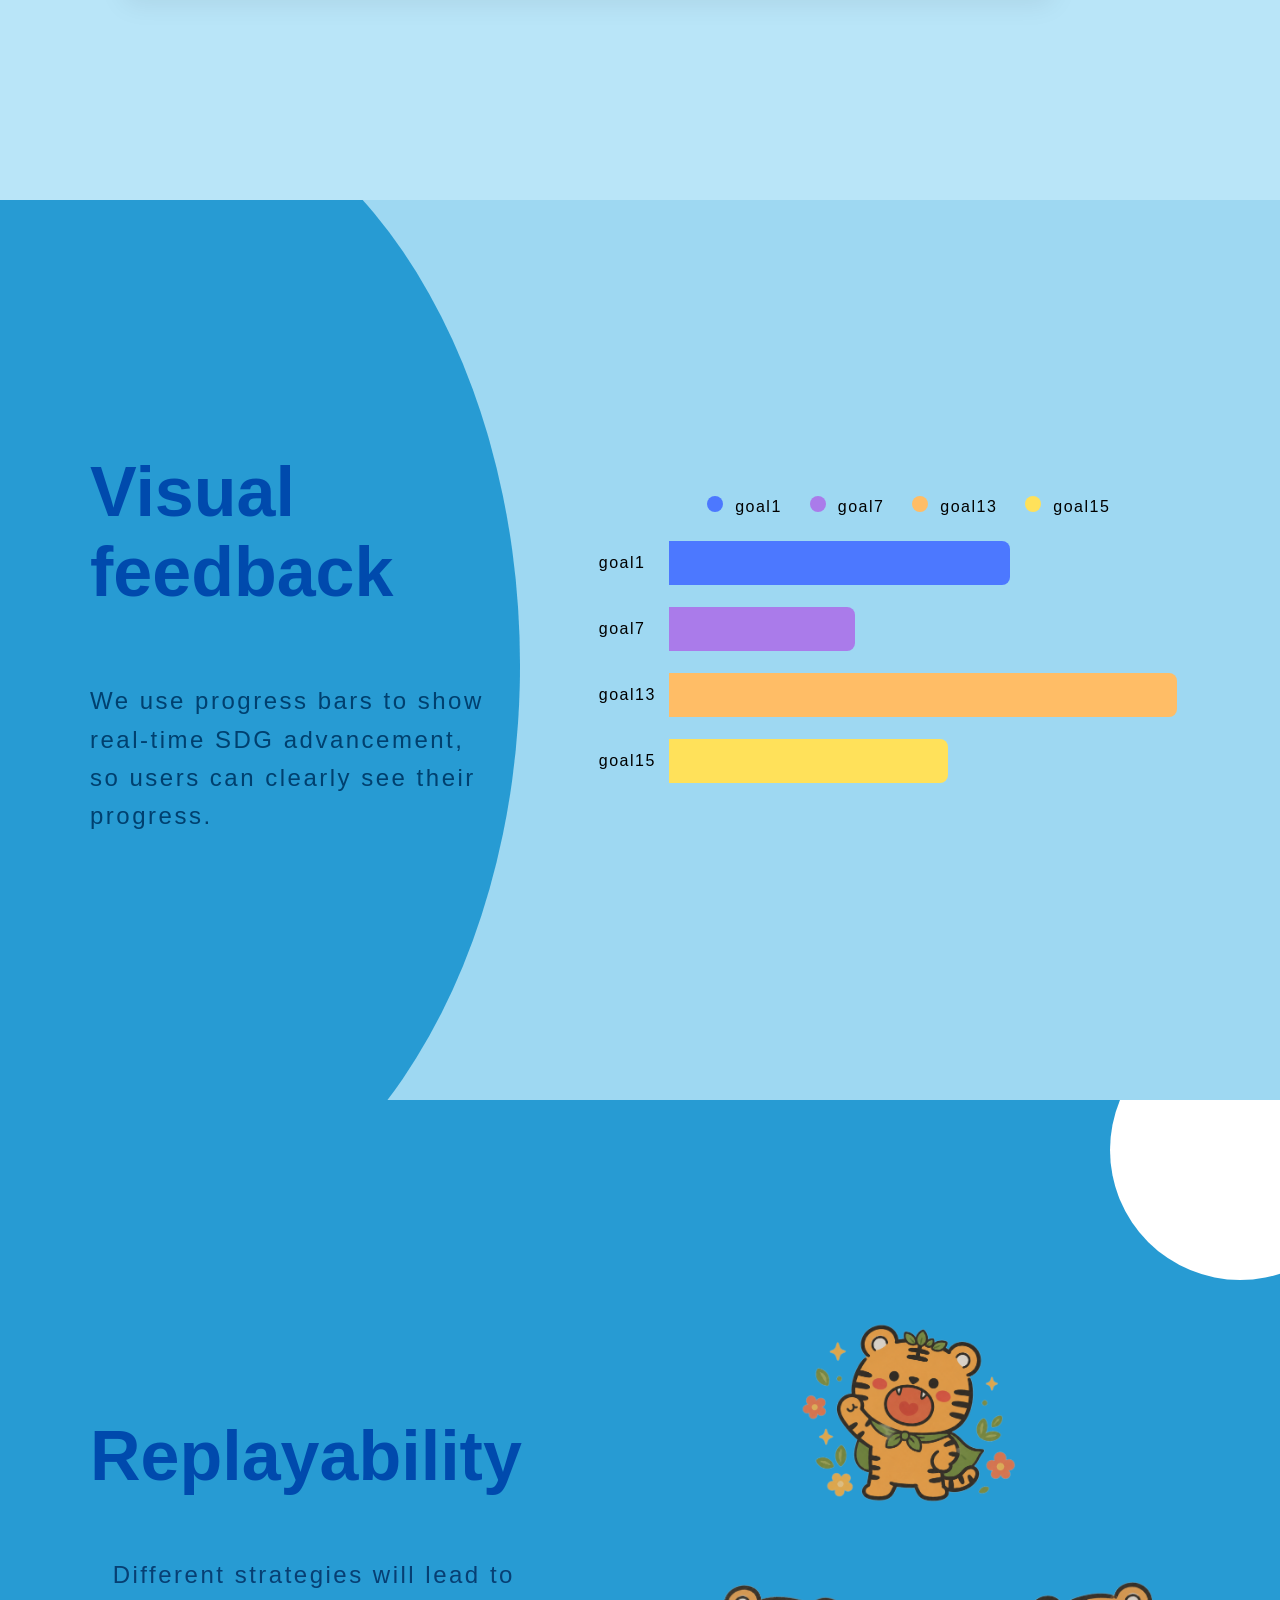
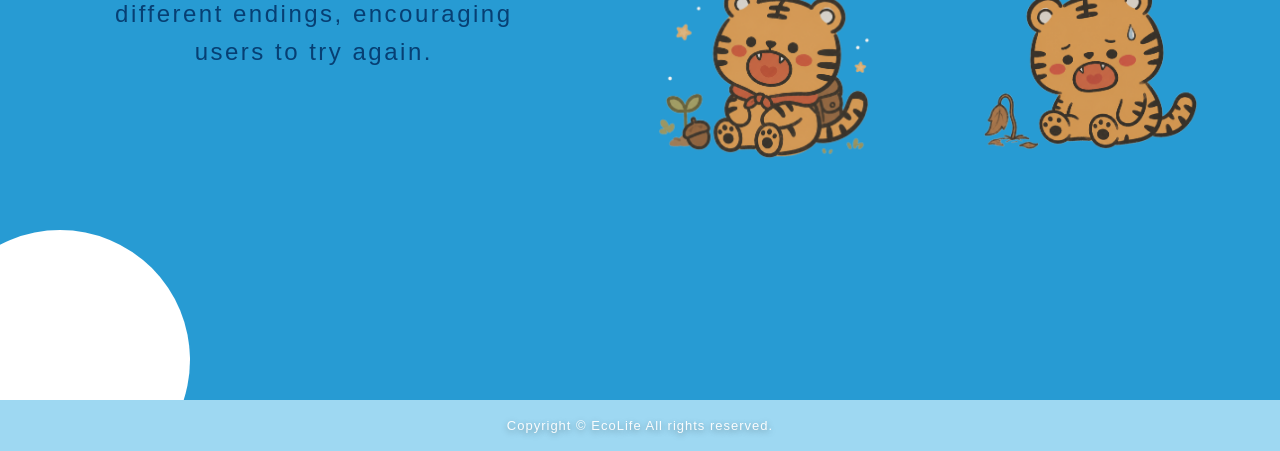
==== commit 0ed731fb: "Merge branch 'main' into joanna" ====
--- a/about.html
+++ b/about.html
@@ -7,34 +7,37 @@
 
     <link rel="stylesheet" href="navbar.css">
     <link rel="stylesheet" href="entrance.css">
+    <link rel="stylesheet" href="footer.css">
 </head>
 
-<body class="about-page">
+<body>
+    <main class="page-content">
+            <nav class="navbar">
 
-    <nav class="navbar">
+            <a href="entrance.html" class="logo">
+                EcoLife SImulator
+            </a>
 
-        <a href="entrance.html" class="logo">
-            EcoLife Simulator
-        </a>
+            <div class="nav-links">
 
-        <ul class="nav-links">
+                <a href="entrance.html#sdgs">
+                    SDGs
+                </a>
 
-            <li>
-                <a href="entrance.html#sdgs">SDGs</a>
-            </li>
+                <div class="dropdown">
 
-            <li class="dropdown">
-                <a href="#" class="drop-btn">About Us</a>
+                    <div class="drop-btn">
+                        About Us
+                    </div>
 
-                <ul class="dropdown-content">
+                    <div class="dropdown-content">
 
-                    <a href="about.html#why">Origin</a>
-                    <a href="about.html#purpose">Purpose</a>
+                        <a href="#why">Origin</a>
+                        <a href="#purpose">Purpose</a>
+                        <a href="#visualfeedback">Visual Feedback</a>
+                        <a href="#replayability">Replayability</a>
 
-                    <div class="sub-dropdown">
-                        <button class="feature-btn" type="button">
-                            Features ▸
-                        </button>
+                    </div>
 
                         <ul class="sub-dropdown-content">
                             <li>
@@ -47,188 +50,123 @@
                         </ul>
                     </div>
 
-                    <a href="about.html#feedback">Problem Feedback</a>
+        </nav>
+        <div class="about-page">
+            <section id="why" class="info-section first-section">
+                <div class="container"> 
+                    <div class="info-box">
+                    <h2>Origin</h2>
+                    <p>
+                        Inspired by the choice mechanics of Examinee Simulator,
+                        but we replaced “exam score” with “SDG progress” to show how daily choices affect sustainability.
+                    </p>
+                    </div>
+                </div>
+            </section>
 
-                </ul>
-            </li>
+            <section id="purpose" class="info-section">
+                <div class="container"> 
+                    <div class="info-box">
+                    <h2>Purpose</h2>
+                    <p>
+                        EcoLife Simulator helps users understand how daily choices can affect people,
+                        the environment, and the future.
+                    </p>
+                    <a href="purpose.html" class="more-btn">Learn More →</a>
+                    </div>
+                </div>
+            </section>
 
-        </ul>
+            
+            <section id="visualfeedback" class="visualfeedback-section">
 
-    </nav>
+                <div class="visualfeedback-left">
+                <h2>Visual<br>feedback</h2>
+                <p>
+                    We use progress bars to show<br>
+                    real-time SDG advancement,<br>
+                    so users can clearly see their<br>
+                    progress.
+                </p>
+                </div>
 
-    <section id="why" class="info-section first-section">
+                <div class="visualfeedback-right">
+                <div class="bar-chart">
 
-        <div class="info-box">
+                    <div class="legend">
+                    <span><i class="dot blue"></i> goal1</span>
+                    <span><i class="dot purple"></i> goal7</span>
+                    <span><i class="dot orange"></i> goal13</span>
+                    <span><i class="dot yellow"></i> goal15</span>
+                    </div>
 
-            <h2>
-                Origin
-            </h2>
+                    <div class="bar-row">
+                    <span class="label">goal1</span>
+                    <div class="bar blue-bar" style="width: 55%;"></div>
+                    </div>
 
-            <p>
-                EcoLife Simulator was created to help players understand sustainability through everyday choices.
-                Instead of only reading about environmental and social issues, users can experience how different
-                decisions affect resources, communities, and long-term outcomes.
-            </p>
+                    <div class="bar-row">
+                    <span class="label">goal7</span>
+                    <div class="bar purple-bar" style="width: 30%;"></div>
+                    </div>
 
+                    <div class="bar-row">
+                    <span class="label">goal13</span>
+                    <div class="bar orange-bar" style="width: 82%;"></div>
+                    </div>
+
+                    <div class="bar-row">
+                    <span class="label">goal15</span>
+                    <div class="bar yellow-bar" style="width: 45%;"></div>
+                    </div>
+
+                </div>
+                </div>
+
+            </section>
+
+            <section id="replayability" class="replay-section">
+                <div class="replay-text">
+                    <h2>Replayability</h2>
+                    <p>
+                    Different strategies will lead to<br>
+                    different endings, encouraging<br>
+                    users to try again.
+                    </p>
+                </div>
+
+                <div class="tiger-area">
+                    <img src="image/tiger_ending_1_transparent.png" class="tiger tiger-top">
+                    <img src="image/tiger_ending_2_transparent.png" class="tiger tiger-bottom">
+                    <img src="image/tiger_ending_3_transparent.png" class="tiger tiger-right">
+                </div>
+            </section>
         </div>
 
-    </section>
+        <script>
+            function revealSections() {
+                const sections = document.querySelectorAll(
+                ".info-section, .visualfeedback-section, .replay-section"
+                );
 
-    <section id="purpose" class="info-section">
+                sections.forEach(section => {
+                const rect = section.getBoundingClientRect();
 
-        <div class="info-box">
+                if (rect.top < window.innerHeight - 100) {
+                    section.classList.add("show");
+                }
+                });
+            }
 
-            <h2>
-                Purpose
-            </h2>
+            window.addEventListener("scroll", revealSections);
+            window.addEventListener("load", revealSections);
+        </script>
 
-            <p>
-                The purpose of this project is to connect the Sustainable Development Goals with interactive learning.
-                Through game-based decision making, EcoLife Simulator encourages users to think about responsible
-                consumption, environmental protection, social balance, and sustainable development in a more engaging way.
-            </p>
+        <script src="continue-game.js"></script>
+    </main>
 
-        </div>
-
-    </section>
-
-    <section id="visualfeedback" class="visualfeedback-section">
-
-        <div class="visualfeedback-left">
-
-            <h2>
-                Visual Feedback
-            </h2>
-
-            <p>
-                EcoLife Simulator provides visual feedback to help players understand the results of their decisions.
-                Scores, progress bars, and ending images allow users to clearly see how their choices influence different
-                sustainability goals.
-            </p>
-
-        </div>
-
-        <div class="visualfeedback-right">
-
-            <div class="bar-chart">
-
-                <div class="legend">
-
-                    <span>
-                        <span class="dot blue"></span>
-                        Environment
-                    </span>
-
-                    <span>
-                        <span class="dot purple"></span>
-                        Society
-                    </span>
-
-                    <span>
-                        <span class="dot orange"></span>
-                        Development
-                    </span>
-
-                    <span>
-                        <span class="dot yellow"></span>
-                        Global
-                    </span>
-
-                </div>
-
-                <div class="bar-row">
-                    <div class="label">ECO</div>
-                    <div class="bar blue-bar" style="width: 88%;"></div>
-                </div>
-
-                <div class="bar-row">
-                    <div class="label">SOC</div>
-                    <div class="bar purple-bar" style="width: 72%;"></div>
-                </div>
-
-                <div class="bar-row">
-                    <div class="label">DEV</div>
-                    <div class="bar orange-bar" style="width: 65%;"></div>
-                </div>
-
-                <div class="bar-row">
-                    <div class="label">GLB</div>
-                    <div class="bar yellow-bar" style="width: 80%;"></div>
-                </div>
-
-            </div>
-
-        </div>
-
-    </section>
-
-    <section id="replayability" class="replay-section">
-
-        <div class="replay-text">
-
-            <h2>
-                Replayability
-            </h2>
-
-            <p>
-                Different strategies lead to different endings, encouraging users to try again and explore new paths.
-                By replaying the game, players can compare outcomes and learn how better decisions create more balanced
-                and sustainable results.
-            </p>
-
-        </div>
-
-        <div class="tiger-area">
-
-            <img
-                src="image/tiger_ending_1_transparent.png"
-                alt="Tiger Ending 1"
-                class="tiger tiger-top"
-            >
-
-            <img
-                src="image/tiger_ending_2_transparent.png"
-                alt="Tiger Ending 2"
-                class="tiger tiger-bottom"
-            >
-
-            <img
-                src="image/tiger_ending_3_transparent.png"
-                alt="Tiger Ending 3"
-                class="tiger tiger-right"
-            >
-
-        </div>
-
-    </section>
-
-    <section id="feedback" class="feedback-section">
-
-        <div class="feedback-container">
-
-            <h2>
-                Problem Feedback
-            </h2>
-
-            <p class="feedback-subtitle">
-                Found a bug or have a suggestion?<br>
-                Please send us your feedback through the form.
-            </p>
-
-            <a
-                href="https://forms.gle/9KvttkmWDjKgB47AG8"
-                target="_blank"
-                rel="noopener noreferrer"
-                class="feedback-google-btn"
-            >
-                Open Feedback Form
-            </a>
-
-        </div>
-
-    </section>
-
-    <script src="entrance.js"></script>
-
+    <footer class="copyright-footer">
+        Copyright © EcoLife All rights reserved.
+    </footer>
 </body>
 </html>
--- a/footer.css
+++ b/footer.css
@@ -0,0 +1,35 @@
+html,
+body {
+    margin: 0;
+    min-height: 100%;
+}
+
+body {
+    min-height: 100vh;
+
+    display: flex;
+    flex-direction: column;
+    align-items: stretch;
+}
+
+.page-content {
+    flex: 1;
+    width: 100%;
+}
+
+.copyright-footer {
+    width: 100%;
+
+    text-align: center;
+
+    padding: 18px 0;
+
+    font-family: "Ahkio-Regular", Arial, sans-serif;
+    font-size: 13px;
+    letter-spacing: 1px;
+
+    color: rgba(255, 255, 255, 0.95);
+    text-shadow: 0 2px 6px rgba(0, 0, 0, 0.35);
+
+    background: transparent;
+}
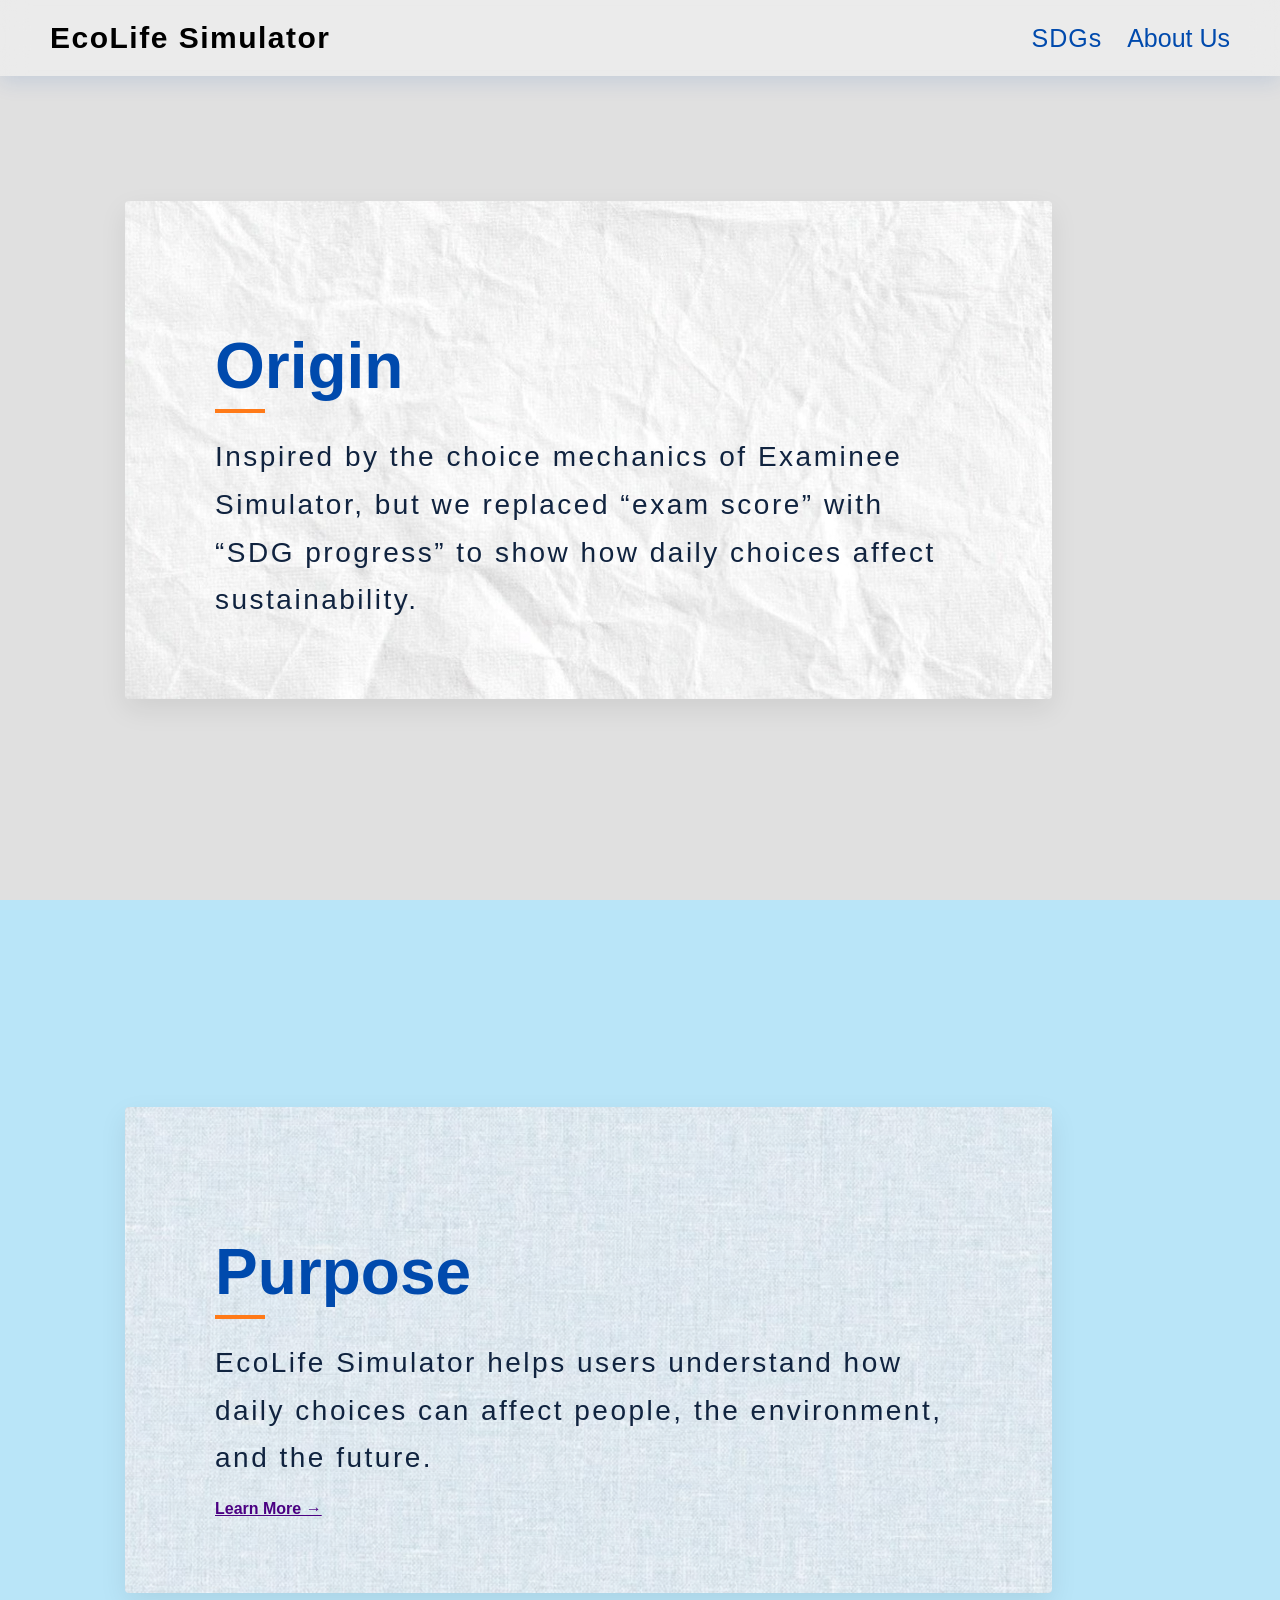
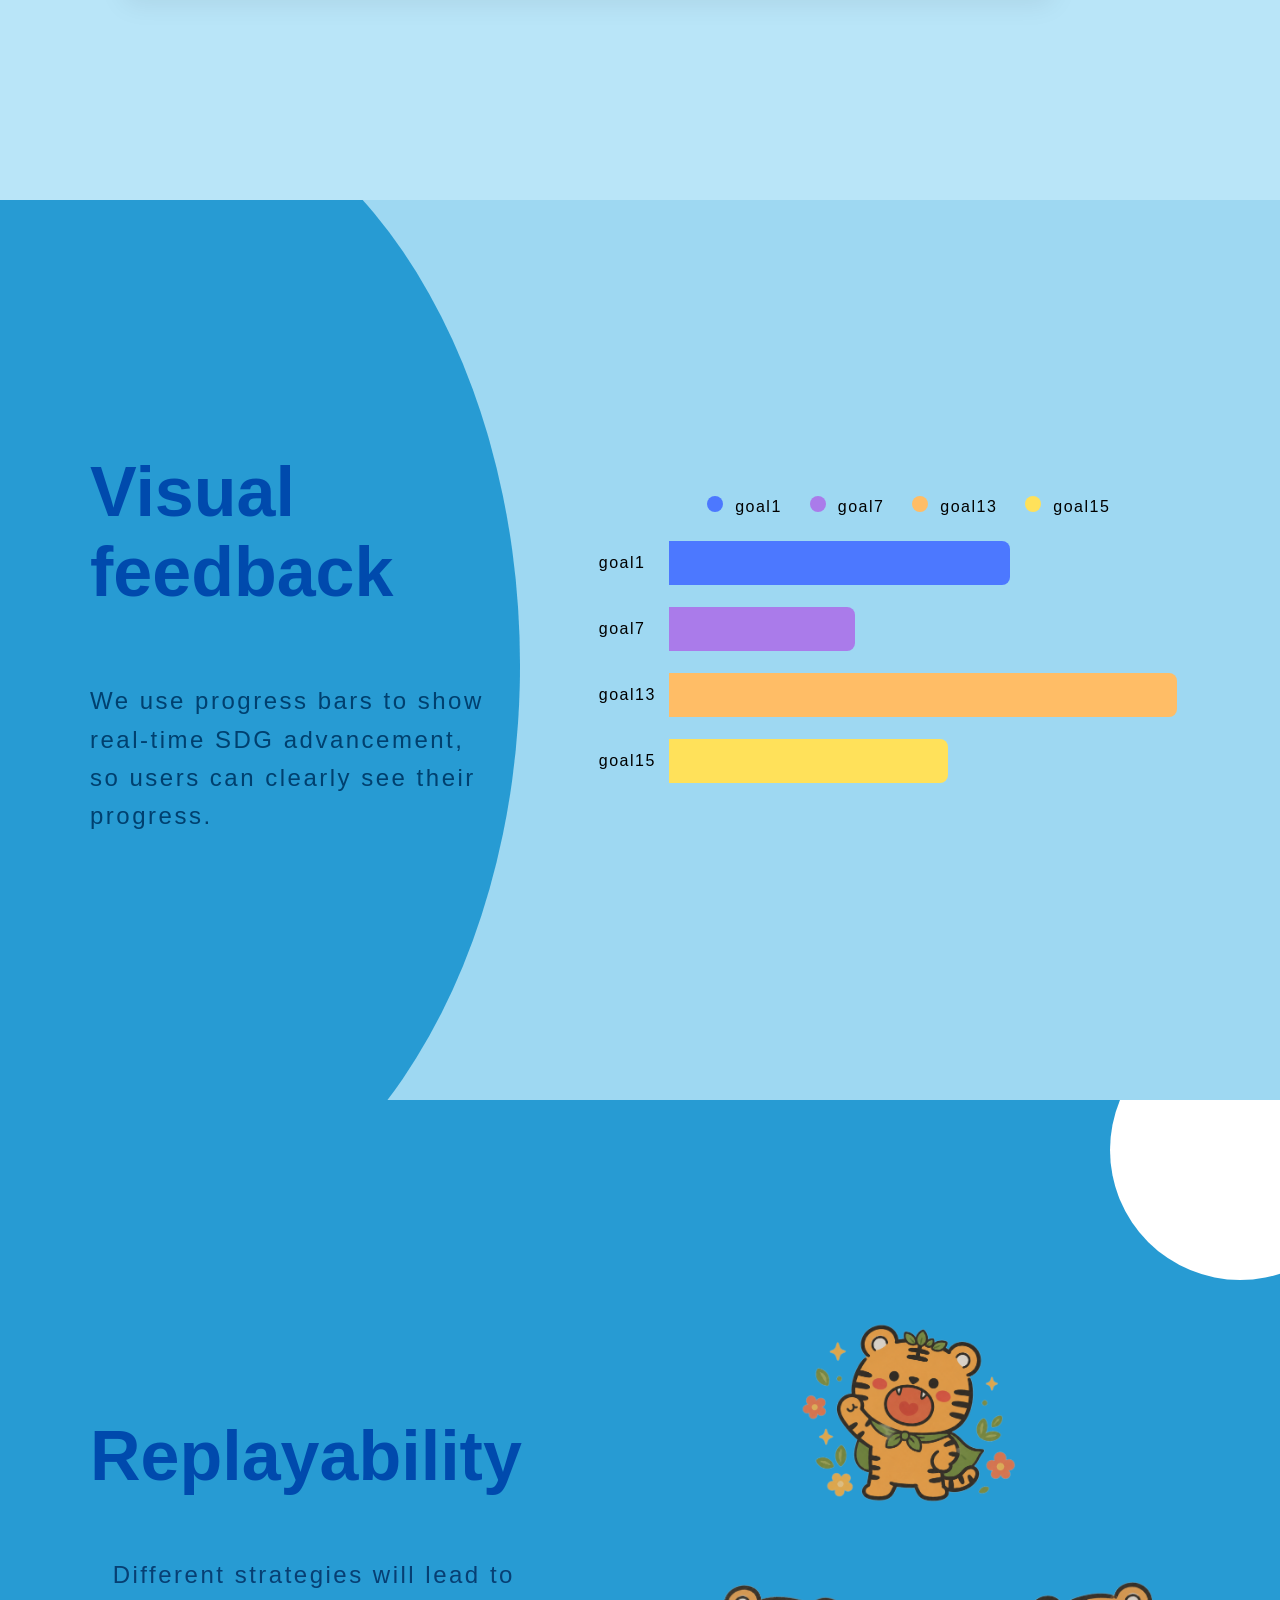
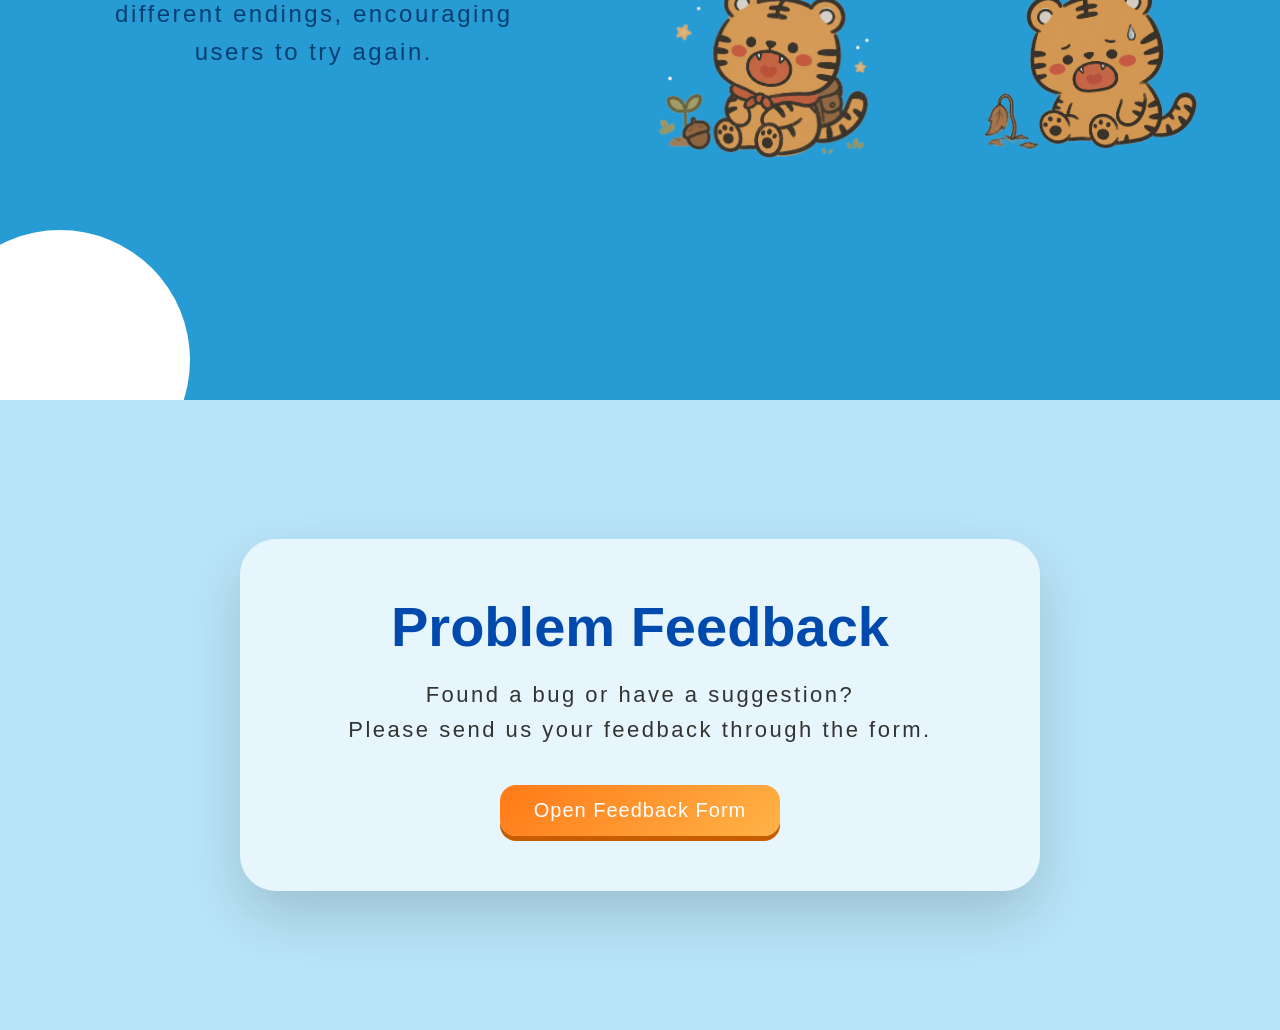
==== commit e1de8a42: "Save current changes before syncing main" ====
--- a/about.html
+++ b/about.html
@@ -1,172 +1,228 @@
 <!DOCTYPE html>
 <html>
+
 <head>
-    <title>About Us - EcoLife Simulator</title>
-
-    <link href="https://db.onlinewebfonts.com/c/b7c46534c8a2d55edd840bf49383777d?family=Ahkio-Regular" rel="stylesheet">
-
+    <title>About EcoLife</title>
+    <link href="https://db.onlinewebfonts.com/c/b7c46534c8a2d55edd840bf49383777d?family=Ahkio-Regular"
+      rel="stylesheet">
     <link rel="stylesheet" href="navbar.css">
     <link rel="stylesheet" href="entrance.css">
-    <link rel="stylesheet" href="footer.css">
 </head>
 
 <body>
-    <main class="page-content">
-            <nav class="navbar">
-
-            <a href="entrance.html" class="logo">
-                EcoLife SImulator
+
+    <nav class="navbar">
+
+        <a href="entrance.html" class="logo">
+            EcoLife Simulator
+        </a>
+
+        <div class="nav-links">
+
+            <a href="entrance.html#sdgs">
+                SDGs
             </a>
 
-            <div class="nav-links">
-
-                <a href="entrance.html#sdgs">
-                    SDGs
-                </a>
-
-                <div class="dropdown">
-
-                    <div class="drop-btn">
-                        About Us
-                    </div>
-
-                    <div class="dropdown-content">
-
-                        <a href="#why">Origin</a>
-                        <a href="#purpose">Purpose</a>
-                        <a href="#visualfeedback">Visual Feedback</a>
-                        <a href="#replayability">Replayability</a>
-
-                    </div>
-
-                        <ul class="sub-dropdown-content">
-                            <li>
-                                <a href="about.html#visualfeedback">Visual Feedback</a>
-                            </li>
-
-                            <li>
-                                <a href="about.html#replayability">Replayability</a>
-                            </li>
-                        </ul>
-                    </div>
-
-        </nav>
-        <div class="about-page">
-            <section id="why" class="info-section first-section">
-                <div class="container"> 
-                    <div class="info-box">
-                    <h2>Origin</h2>
+            <div class="dropdown">
+
+                <div class="drop-btn">
+                    About Us
+                </div>
+
+                <div class="dropdown-content">
+
+                    <a href="#why">Origin</a>
+                    <a href="#purpose">Purpose</a>
+                    <a href="#visualfeedback">Visual Feedback</a>
+                    <a href="#replayability">Replayability</a>
+                    <a href="#feedback">Problem Feedback</a>
+
+                </div>
+
+            </div>
+
+        </div>
+
+    </nav>
+
+    <div class="about-page">
+
+        <section id="why" class="info-section first-section">
+
+            <div class="container">
+
+                <div class="info-box">
+
+                    <h2>
+                        Origin
+                    </h2>
+
                     <p>
                         Inspired by the choice mechanics of Examinee Simulator,
                         but we replaced “exam score” with “SDG progress” to show how daily choices affect sustainability.
                     </p>
-                    </div>
-                </div>
-            </section>
-
-            <section id="purpose" class="info-section">
-                <div class="container"> 
-                    <div class="info-box">
-                    <h2>Purpose</h2>
+
+                </div>
+
+            </div>
+
+        </section>
+
+        <section id="purpose" class="info-section">
+
+            <div class="container">
+
+                <div class="info-box">
+
+                    <h2>
+                        Purpose
+                    </h2>
+
                     <p>
                         EcoLife Simulator helps users understand how daily choices can affect people,
                         the environment, and the future.
                     </p>
-                    <a href="purpose.html" class="more-btn">Learn More →</a>
-                    </div>
-                </div>
-            </section>
-
-            
-            <section id="visualfeedback" class="visualfeedback-section">
-
-                <div class="visualfeedback-left">
-                <h2>Visual<br>feedback</h2>
+
+                    <a href="purpose.html" class="more-btn">
+                        Learn More →
+                    </a>
+
+                </div>
+
+            </div>
+
+        </section>
+
+        <section id="visualfeedback" class="visualfeedback-section">
+
+            <div class="visualfeedback-left">
+
+                <h2>
+                    Visual<br>feedback
+                </h2>
+
                 <p>
                     We use progress bars to show<br>
                     real-time SDG advancement,<br>
                     so users can clearly see their<br>
                     progress.
                 </p>
-                </div>
-
-                <div class="visualfeedback-right">
+
+            </div>
+
+            <div class="visualfeedback-right">
+
                 <div class="bar-chart">
 
                     <div class="legend">
-                    <span><i class="dot blue"></i> goal1</span>
-                    <span><i class="dot purple"></i> goal7</span>
-                    <span><i class="dot orange"></i> goal13</span>
-                    <span><i class="dot yellow"></i> goal15</span>
-                    </div>
-
-                    <div class="bar-row">
-                    <span class="label">goal1</span>
-                    <div class="bar blue-bar" style="width: 55%;"></div>
-                    </div>
-
-                    <div class="bar-row">
-                    <span class="label">goal7</span>
-                    <div class="bar purple-bar" style="width: 30%;"></div>
-                    </div>
-
-                    <div class="bar-row">
-                    <span class="label">goal13</span>
-                    <div class="bar orange-bar" style="width: 82%;"></div>
-                    </div>
-
-                    <div class="bar-row">
-                    <span class="label">goal15</span>
-                    <div class="bar yellow-bar" style="width: 45%;"></div>
-                    </div>
-
-                </div>
-                </div>
-
-            </section>
-
-            <section id="replayability" class="replay-section">
-                <div class="replay-text">
-                    <h2>Replayability</h2>
-                    <p>
+                        <span><i class="dot blue"></i> goal1</span>
+                        <span><i class="dot purple"></i> goal7</span>
+                        <span><i class="dot orange"></i> goal13</span>
+                        <span><i class="dot yellow"></i> goal15</span>
+                    </div>
+
+                    <div class="bar-row">
+                        <span class="label">goal1</span>
+                        <div class="bar blue-bar" style="width: 55%;"></div>
+                    </div>
+
+                    <div class="bar-row">
+                        <span class="label">goal7</span>
+                        <div class="bar purple-bar" style="width: 30%;"></div>
+                    </div>
+
+                    <div class="bar-row">
+                        <span class="label">goal13</span>
+                        <div class="bar orange-bar" style="width: 82%;"></div>
+                    </div>
+
+                    <div class="bar-row">
+                        <span class="label">goal15</span>
+                        <div class="bar yellow-bar" style="width: 45%;"></div>
+                    </div>
+
+                </div>
+
+            </div>
+
+        </section>
+
+        <section id="replayability" class="replay-section">
+
+            <div class="replay-text">
+
+                <h2>
+                    Replayability
+                </h2>
+
+                <p>
                     Different strategies will lead to<br>
                     different endings, encouraging<br>
                     users to try again.
-                    </p>
-                </div>
-
-                <div class="tiger-area">
-                    <img src="image/tiger_ending_1_transparent.png" class="tiger tiger-top">
-                    <img src="image/tiger_ending_2_transparent.png" class="tiger tiger-bottom">
-                    <img src="image/tiger_ending_3_transparent.png" class="tiger tiger-right">
-                </div>
-            </section>
-        </div>
-
-        <script>
-            function revealSections() {
-                const sections = document.querySelectorAll(
-                ".info-section, .visualfeedback-section, .replay-section"
-                );
-
-                sections.forEach(section => {
+                </p>
+
+            </div>
+
+            <div class="tiger-area">
+
+                <img src="image/tiger_ending_1_transparent.png" class="tiger tiger-top" alt="Tiger Ending 1">
+
+                <img src="image/tiger_ending_2_transparent.png" class="tiger tiger-bottom" alt="Tiger Ending 2">
+
+                <img src="image/tiger_ending_3_transparent.png" class="tiger tiger-right" alt="Tiger Ending 3">
+
+            </div>
+
+        </section>
+
+        <section id="feedback" class="feedback-section">
+
+            <div class="feedback-container">
+
+                <h2>
+                    Problem Feedback
+                </h2>
+
+                <p class="feedback-subtitle">
+                    Found a bug or have a suggestion?<br>
+                    Please send us your feedback through the form.
+                </p>
+
+                <a
+                    href="https://docs.google.com/forms/d/e/1FAIpQLSf9xbyRLR6QxIdV9GsZCVmLryowrFpoWWyrpnHVjjainSAbBw/viewform?usp=header"
+                    target="_blank"
+                    rel="noopener noreferrer"
+                    class="feedback-google-btn"
+                >
+                    Open Feedback Form
+                </a>
+
+            </div>
+
+        </section>
+
+    </div>
+
+    <script>
+        function revealSections() {
+            const sections = document.querySelectorAll(
+                ".info-section, .visualfeedback-section, .replay-section, .feedback-section"
+            );
+
+            sections.forEach(section => {
                 const rect = section.getBoundingClientRect();
 
                 if (rect.top < window.innerHeight - 100) {
                     section.classList.add("show");
                 }
-                });
-            }
-
-            window.addEventListener("scroll", revealSections);
-            window.addEventListener("load", revealSections);
-        </script>
-
-        <script src="continue-game.js"></script>
-    </main>
-
-    <footer class="copyright-footer">
-        Copyright © EcoLife All rights reserved.
-    </footer>
+            });
+        }
+
+        window.addEventListener("scroll", revealSections);
+        window.addEventListener("load", revealSections);
+    </script>
+
+    <script src="continue-game.js"></script>
+
 </body>
 </html>
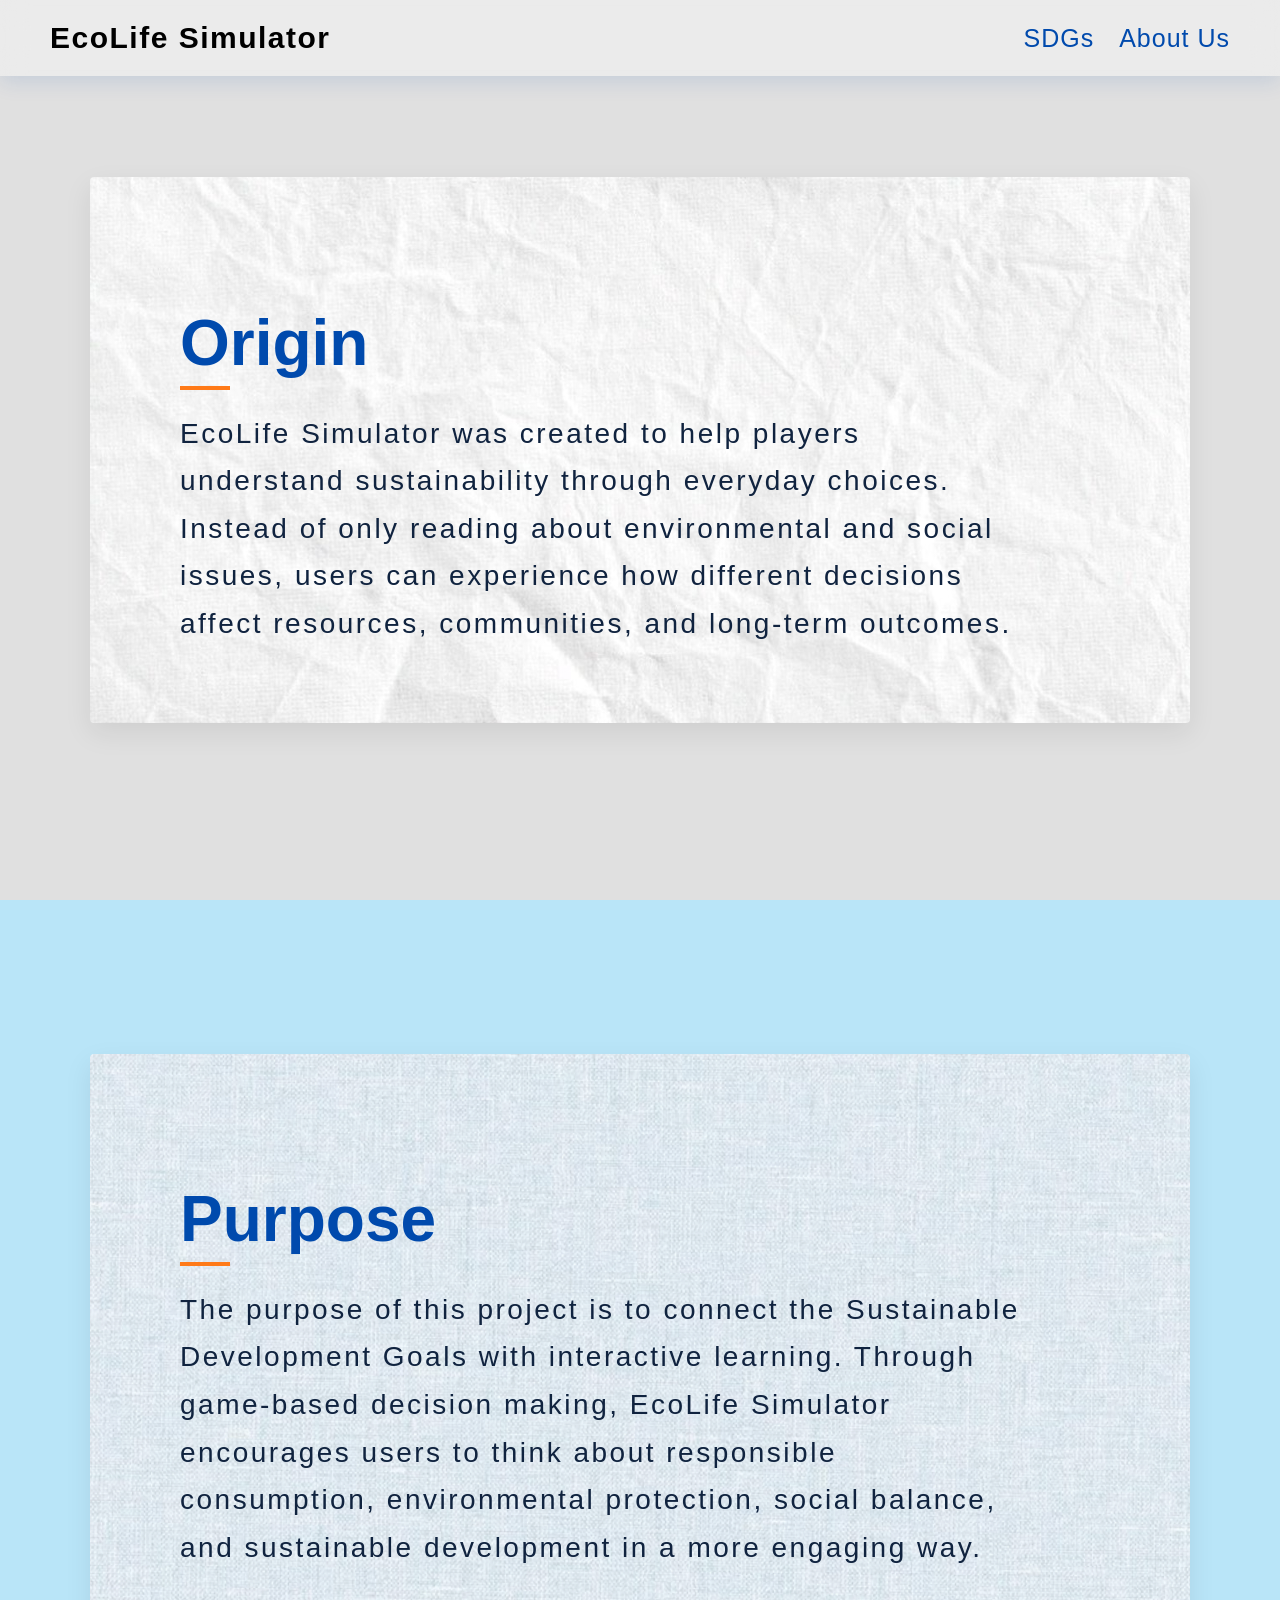
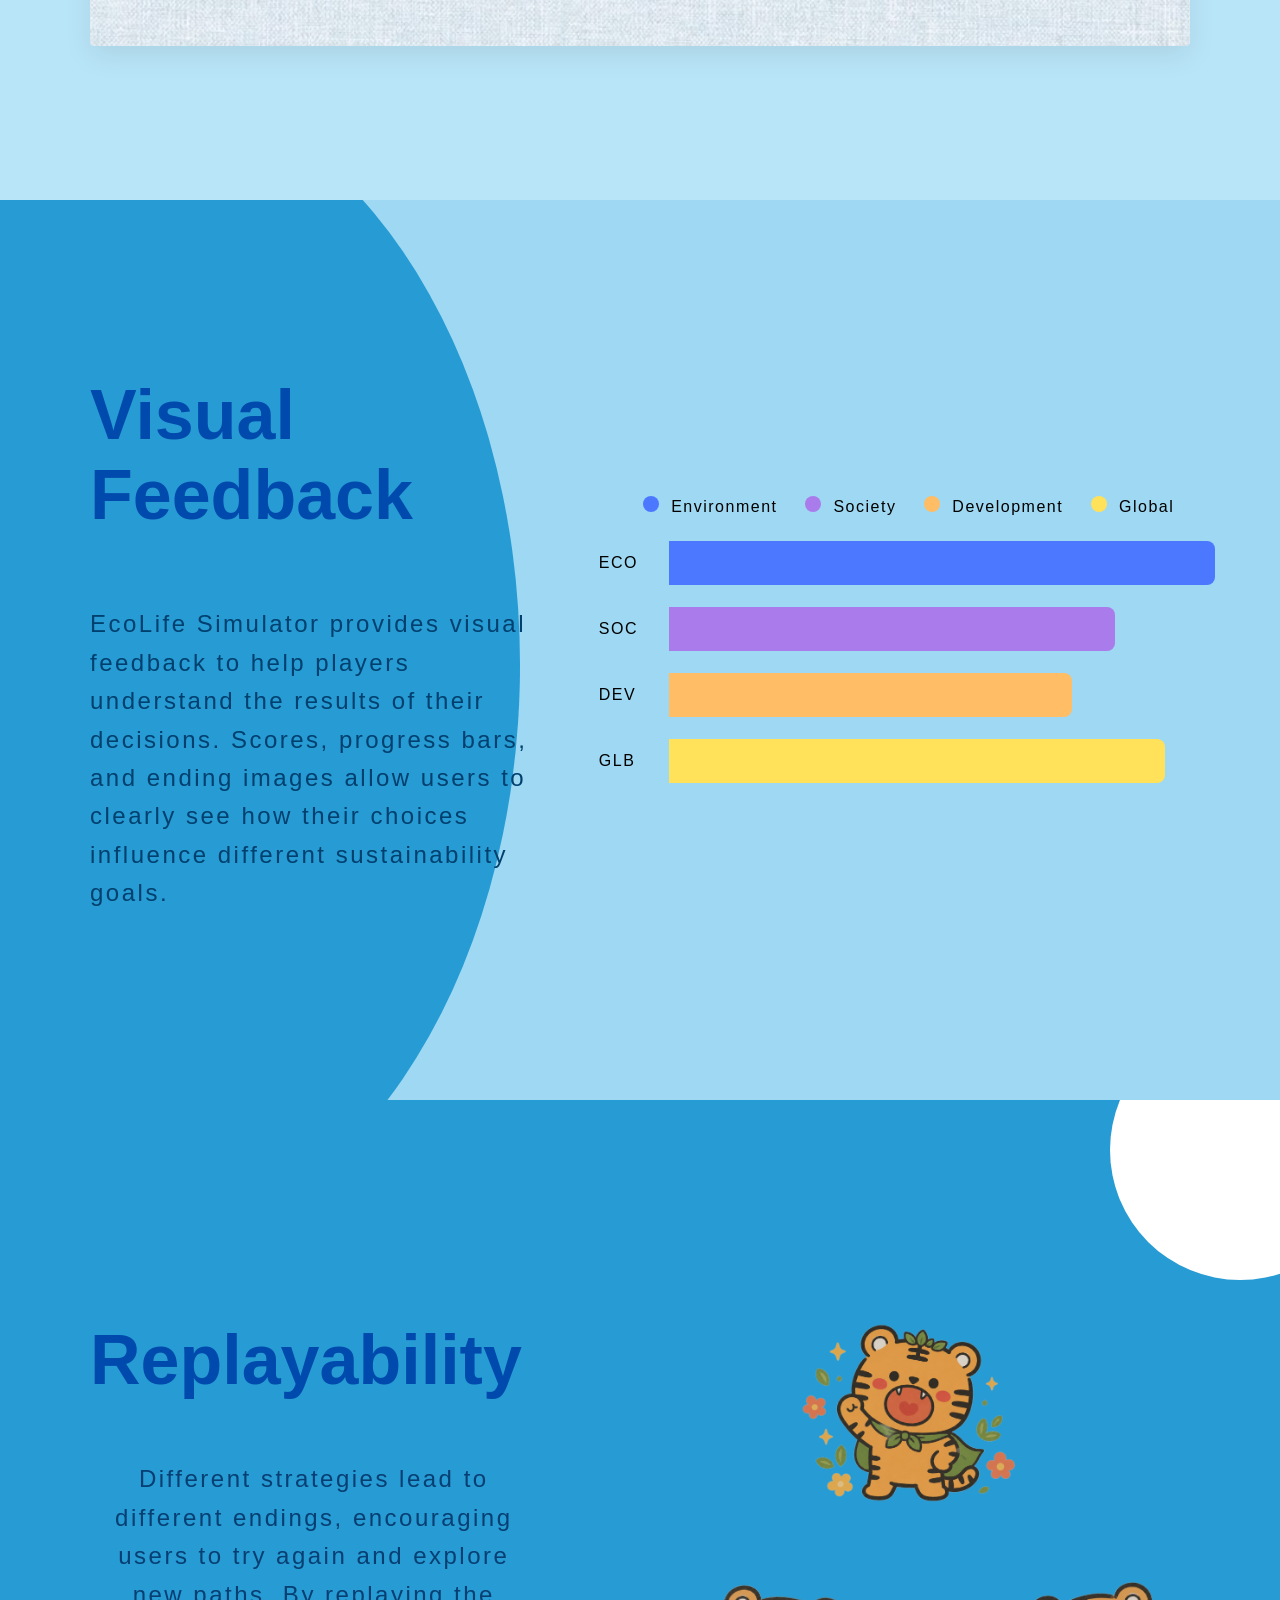
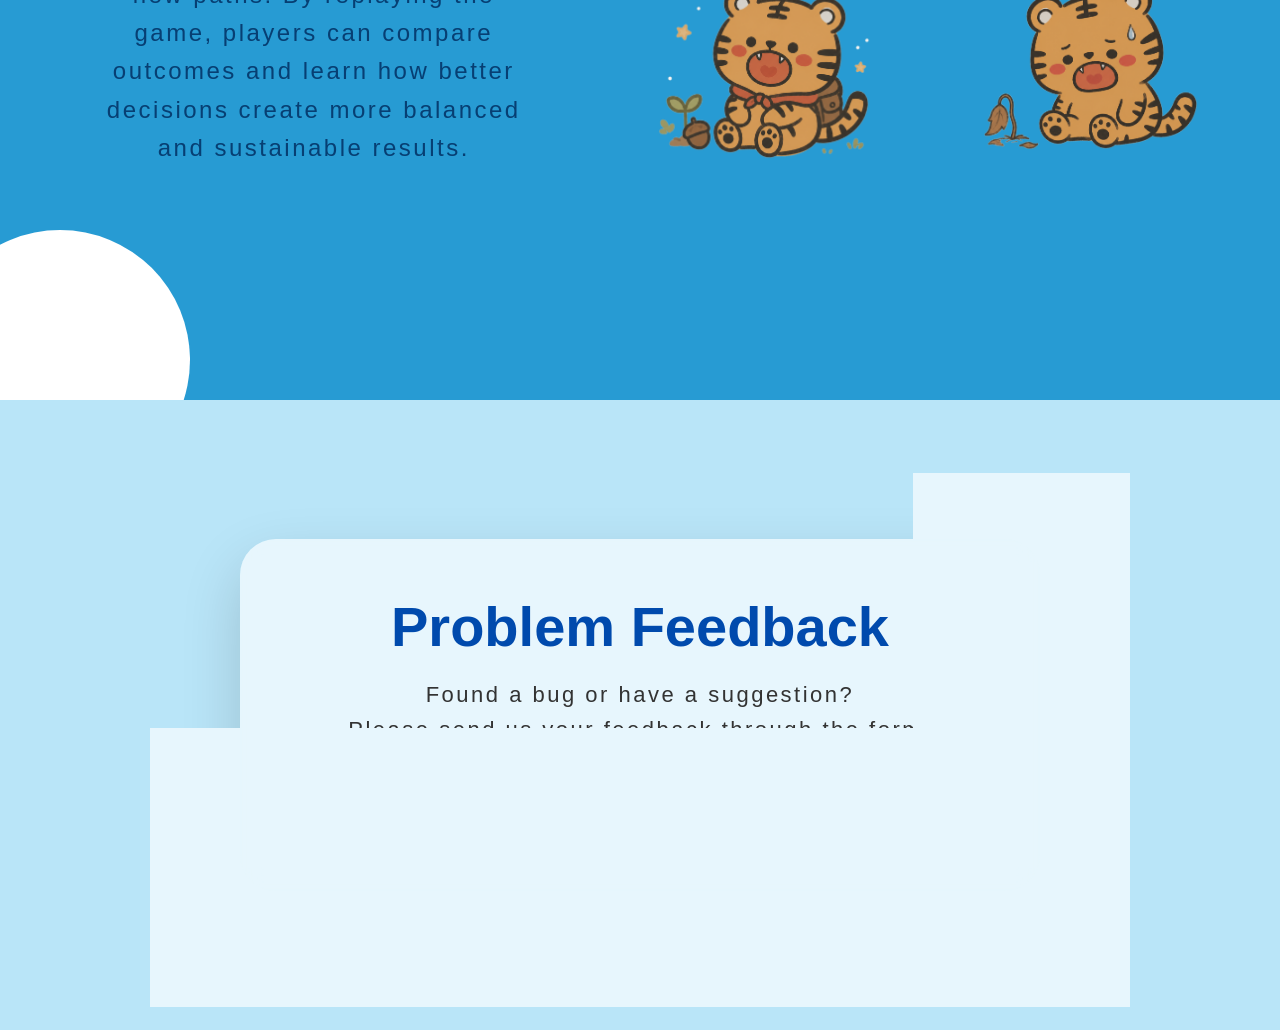
==== commit cb751eb3: "Merge main into anna1" ====
--- a/about.html
+++ b/about.html
@@ -1,15 +1,15 @@
 <!DOCTYPE html>
 <html>
-
 <head>
-    <title>About EcoLife</title>
-    <link href="https://db.onlinewebfonts.com/c/b7c46534c8a2d55edd840bf49383777d?family=Ahkio-Regular"
-      rel="stylesheet">
+    <title>About Us - EcoLife Simulator</title>
+
+    <link href="https://db.onlinewebfonts.com/c/b7c46534c8a2d55edd840bf49383777d?family=Ahkio-Regular" rel="stylesheet">
+
     <link rel="stylesheet" href="navbar.css">
     <link rel="stylesheet" href="entrance.css">
 </head>
 
-<body>
+<body class="about-page">
 
     <nav class="navbar">
 
@@ -17,212 +17,218 @@
             EcoLife Simulator
         </a>
 
-        <div class="nav-links">
-
-            <a href="entrance.html#sdgs">
-                SDGs
+        <ul class="nav-links">
+
+            <li>
+                <a href="entrance.html#sdgs">SDGs</a>
+            </li>
+
+            <li class="dropdown">
+                <a href="#" class="drop-btn">About Us</a>
+
+                <ul class="dropdown-content">
+
+                    <a href="about.html#why">Origin</a>
+                    <a href="about.html#purpose">Purpose</a>
+
+                    <div class="sub-dropdown">
+                        <button class="feature-btn" type="button">
+                            Features ▸
+                        </button>
+
+                        <ul class="sub-dropdown-content">
+                            <li>
+                                <a href="about.html#visualfeedback">Visual Feedback</a>
+                            </li>
+
+                            <li>
+                                <a href="about.html#replayability">Replayability</a>
+                            </li>
+                        </ul>
+                    </div>
+
+                    <a href="about.html#feedback">Problem Feedback</a>
+
+                </ul>
+            </li>
+
+        </ul>
+
+    </nav>
+
+    <section id="why" class="info-section first-section">
+
+        <div class="info-box">
+
+            <h2>
+                Origin
+            </h2>
+
+            <p>
+                EcoLife Simulator was created to help players understand sustainability through everyday choices.
+                Instead of only reading about environmental and social issues, users can experience how different
+                decisions affect resources, communities, and long-term outcomes.
+            </p>
+
+        </div>
+
+    </section>
+
+    <section id="purpose" class="info-section">
+
+        <div class="info-box">
+
+            <h2>
+                Purpose
+            </h2>
+
+            <p>
+                The purpose of this project is to connect the Sustainable Development Goals with interactive learning.
+                Through game-based decision making, EcoLife Simulator encourages users to think about responsible
+                consumption, environmental protection, social balance, and sustainable development in a more engaging way.
+            </p>
+
+        </div>
+
+    </section>
+
+    <section id="visualfeedback" class="visualfeedback-section">
+
+        <div class="visualfeedback-left">
+
+            <h2>
+                Visual Feedback
+            </h2>
+
+            <p>
+                EcoLife Simulator provides visual feedback to help players understand the results of their decisions.
+                Scores, progress bars, and ending images allow users to clearly see how their choices influence different
+                sustainability goals.
+            </p>
+
+        </div>
+
+        <div class="visualfeedback-right">
+
+            <div class="bar-chart">
+
+                <div class="legend">
+
+                    <span>
+                        <span class="dot blue"></span>
+                        Environment
+                    </span>
+
+                    <span>
+                        <span class="dot purple"></span>
+                        Society
+                    </span>
+
+                    <span>
+                        <span class="dot orange"></span>
+                        Development
+                    </span>
+
+                    <span>
+                        <span class="dot yellow"></span>
+                        Global
+                    </span>
+
+                </div>
+
+                <div class="bar-row">
+                    <div class="label">ECO</div>
+                    <div class="bar blue-bar" style="width: 88%;"></div>
+                </div>
+
+                <div class="bar-row">
+                    <div class="label">SOC</div>
+                    <div class="bar purple-bar" style="width: 72%;"></div>
+                </div>
+
+                <div class="bar-row">
+                    <div class="label">DEV</div>
+                    <div class="bar orange-bar" style="width: 65%;"></div>
+                </div>
+
+                <div class="bar-row">
+                    <div class="label">GLB</div>
+                    <div class="bar yellow-bar" style="width: 80%;"></div>
+                </div>
+
+            </div>
+
+        </div>
+
+    </section>
+
+    <section id="replayability" class="replay-section">
+
+        <div class="replay-text">
+
+            <h2>
+                Replayability
+            </h2>
+
+            <p>
+                Different strategies lead to different endings, encouraging users to try again and explore new paths.
+                By replaying the game, players can compare outcomes and learn how better decisions create more balanced
+                and sustainable results.
+            </p>
+
+        </div>
+
+        <div class="tiger-area">
+
+            <img
+                src="image/tiger_ending_1_transparent.png"
+                alt="Tiger Ending 1"
+                class="tiger tiger-top"
+            >
+
+            <img
+                src="image/tiger_ending_2_transparent.png"
+                alt="Tiger Ending 2"
+                class="tiger tiger-bottom"
+            >
+
+            <img
+                src="image/tiger_ending_3_transparent.png"
+                alt="Tiger Ending 3"
+                class="tiger tiger-right"
+            >
+
+        </div>
+
+    </section>
+
+    <section id="feedback" class="feedback-section">
+
+        <div class="feedback-container">
+
+            <h2>
+                Problem Feedback
+            </h2>
+
+            <p class="feedback-subtitle">
+                Found a bug or have a suggestion?<br>
+                Please send us your feedback through the form.
+            </p>
+
+            <a
+                href="https://forms.gle/9KvttkmWDjKgB47AG8"
+                target="_blank"
+                rel="noopener noreferrer"
+                class="feedback-google-btn"
+            >
+                Open Feedback Form
             </a>
 
-            <div class="dropdown">
-
-                <div class="drop-btn">
-                    About Us
-                </div>
-
-                <div class="dropdown-content">
-
-                    <a href="#why">Origin</a>
-                    <a href="#purpose">Purpose</a>
-                    <a href="#visualfeedback">Visual Feedback</a>
-                    <a href="#replayability">Replayability</a>
-                    <a href="#feedback">Problem Feedback</a>
-
-                </div>
-
-            </div>
-
-        </div>
-
-    </nav>
-
-    <div class="about-page">
-
-        <section id="why" class="info-section first-section">
-
-            <div class="container">
-
-                <div class="info-box">
-
-                    <h2>
-                        Origin
-                    </h2>
-
-                    <p>
-                        Inspired by the choice mechanics of Examinee Simulator,
-                        but we replaced “exam score” with “SDG progress” to show how daily choices affect sustainability.
-                    </p>
-
-                </div>
-
-            </div>
-
-        </section>
-
-        <section id="purpose" class="info-section">
-
-            <div class="container">
-
-                <div class="info-box">
-
-                    <h2>
-                        Purpose
-                    </h2>
-
-                    <p>
-                        EcoLife Simulator helps users understand how daily choices can affect people,
-                        the environment, and the future.
-                    </p>
-
-                    <a href="purpose.html" class="more-btn">
-                        Learn More →
-                    </a>
-
-                </div>
-
-            </div>
-
-        </section>
-
-        <section id="visualfeedback" class="visualfeedback-section">
-
-            <div class="visualfeedback-left">
-
-                <h2>
-                    Visual<br>feedback
-                </h2>
-
-                <p>
-                    We use progress bars to show<br>
-                    real-time SDG advancement,<br>
-                    so users can clearly see their<br>
-                    progress.
-                </p>
-
-            </div>
-
-            <div class="visualfeedback-right">
-
-                <div class="bar-chart">
-
-                    <div class="legend">
-                        <span><i class="dot blue"></i> goal1</span>
-                        <span><i class="dot purple"></i> goal7</span>
-                        <span><i class="dot orange"></i> goal13</span>
-                        <span><i class="dot yellow"></i> goal15</span>
-                    </div>
-
-                    <div class="bar-row">
-                        <span class="label">goal1</span>
-                        <div class="bar blue-bar" style="width: 55%;"></div>
-                    </div>
-
-                    <div class="bar-row">
-                        <span class="label">goal7</span>
-                        <div class="bar purple-bar" style="width: 30%;"></div>
-                    </div>
-
-                    <div class="bar-row">
-                        <span class="label">goal13</span>
-                        <div class="bar orange-bar" style="width: 82%;"></div>
-                    </div>
-
-                    <div class="bar-row">
-                        <span class="label">goal15</span>
-                        <div class="bar yellow-bar" style="width: 45%;"></div>
-                    </div>
-
-                </div>
-
-            </div>
-
-        </section>
-
-        <section id="replayability" class="replay-section">
-
-            <div class="replay-text">
-
-                <h2>
-                    Replayability
-                </h2>
-
-                <p>
-                    Different strategies will lead to<br>
-                    different endings, encouraging<br>
-                    users to try again.
-                </p>
-
-            </div>
-
-            <div class="tiger-area">
-
-                <img src="image/tiger_ending_1_transparent.png" class="tiger tiger-top" alt="Tiger Ending 1">
-
-                <img src="image/tiger_ending_2_transparent.png" class="tiger tiger-bottom" alt="Tiger Ending 2">
-
-                <img src="image/tiger_ending_3_transparent.png" class="tiger tiger-right" alt="Tiger Ending 3">
-
-            </div>
-
-        </section>
-
-        <section id="feedback" class="feedback-section">
-
-            <div class="feedback-container">
-
-                <h2>
-                    Problem Feedback
-                </h2>
-
-                <p class="feedback-subtitle">
-                    Found a bug or have a suggestion?<br>
-                    Please send us your feedback through the form.
-                </p>
-
-                <a
-                    href="https://docs.google.com/forms/d/e/1FAIpQLSf9xbyRLR6QxIdV9GsZCVmLryowrFpoWWyrpnHVjjainSAbBw/viewform?usp=header"
-                    target="_blank"
-                    rel="noopener noreferrer"
-                    class="feedback-google-btn"
-                >
-                    Open Feedback Form
-                </a>
-
-            </div>
-
-        </section>
-
-    </div>
-
-    <script>
-        function revealSections() {
-            const sections = document.querySelectorAll(
-                ".info-section, .visualfeedback-section, .replay-section, .feedback-section"
-            );
-
-            sections.forEach(section => {
-                const rect = section.getBoundingClientRect();
-
-                if (rect.top < window.innerHeight - 100) {
-                    section.classList.add("show");
-                }
-            });
-        }
-
-        window.addEventListener("scroll", revealSections);
-        window.addEventListener("load", revealSections);
-    </script>
-
-    <script src="continue-game.js"></script>
+        </div>
+
+    </section>
+
+    <script src="entrance.js"></script>
 
 </body>
 </html>
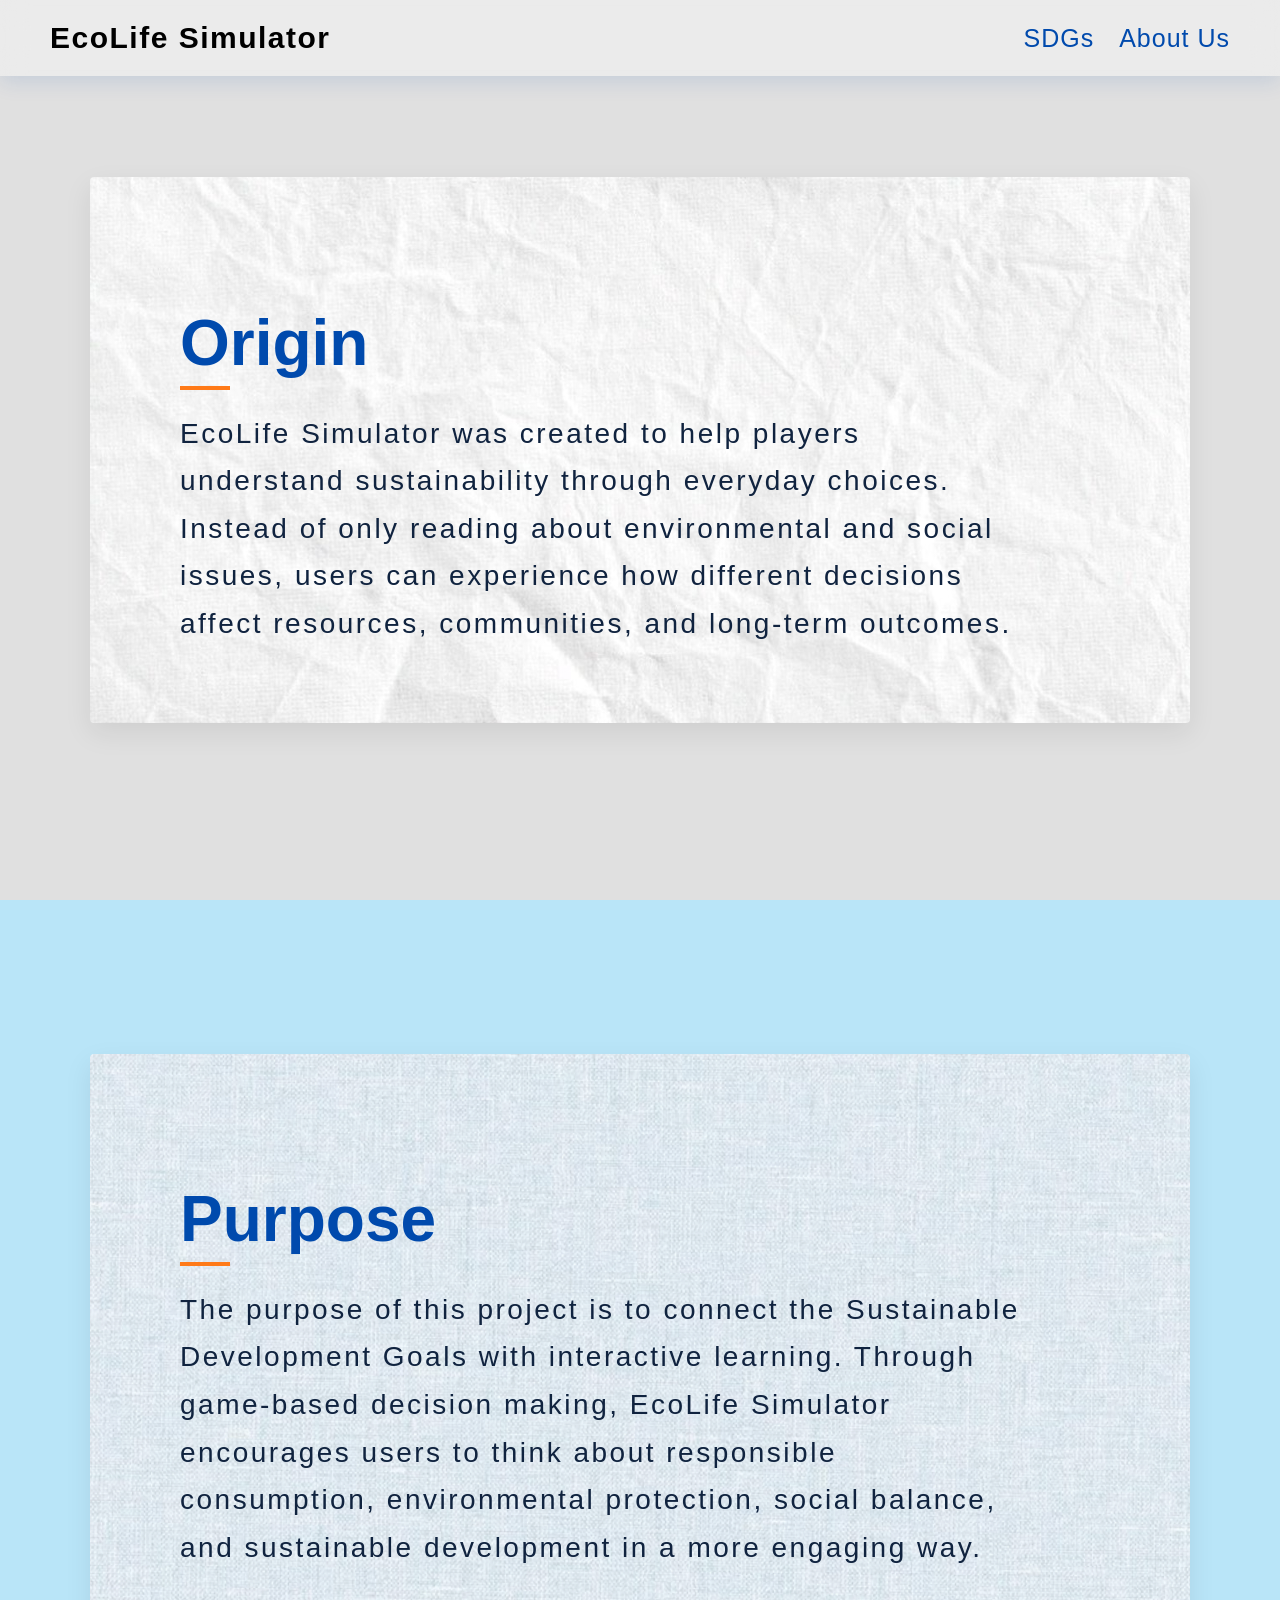
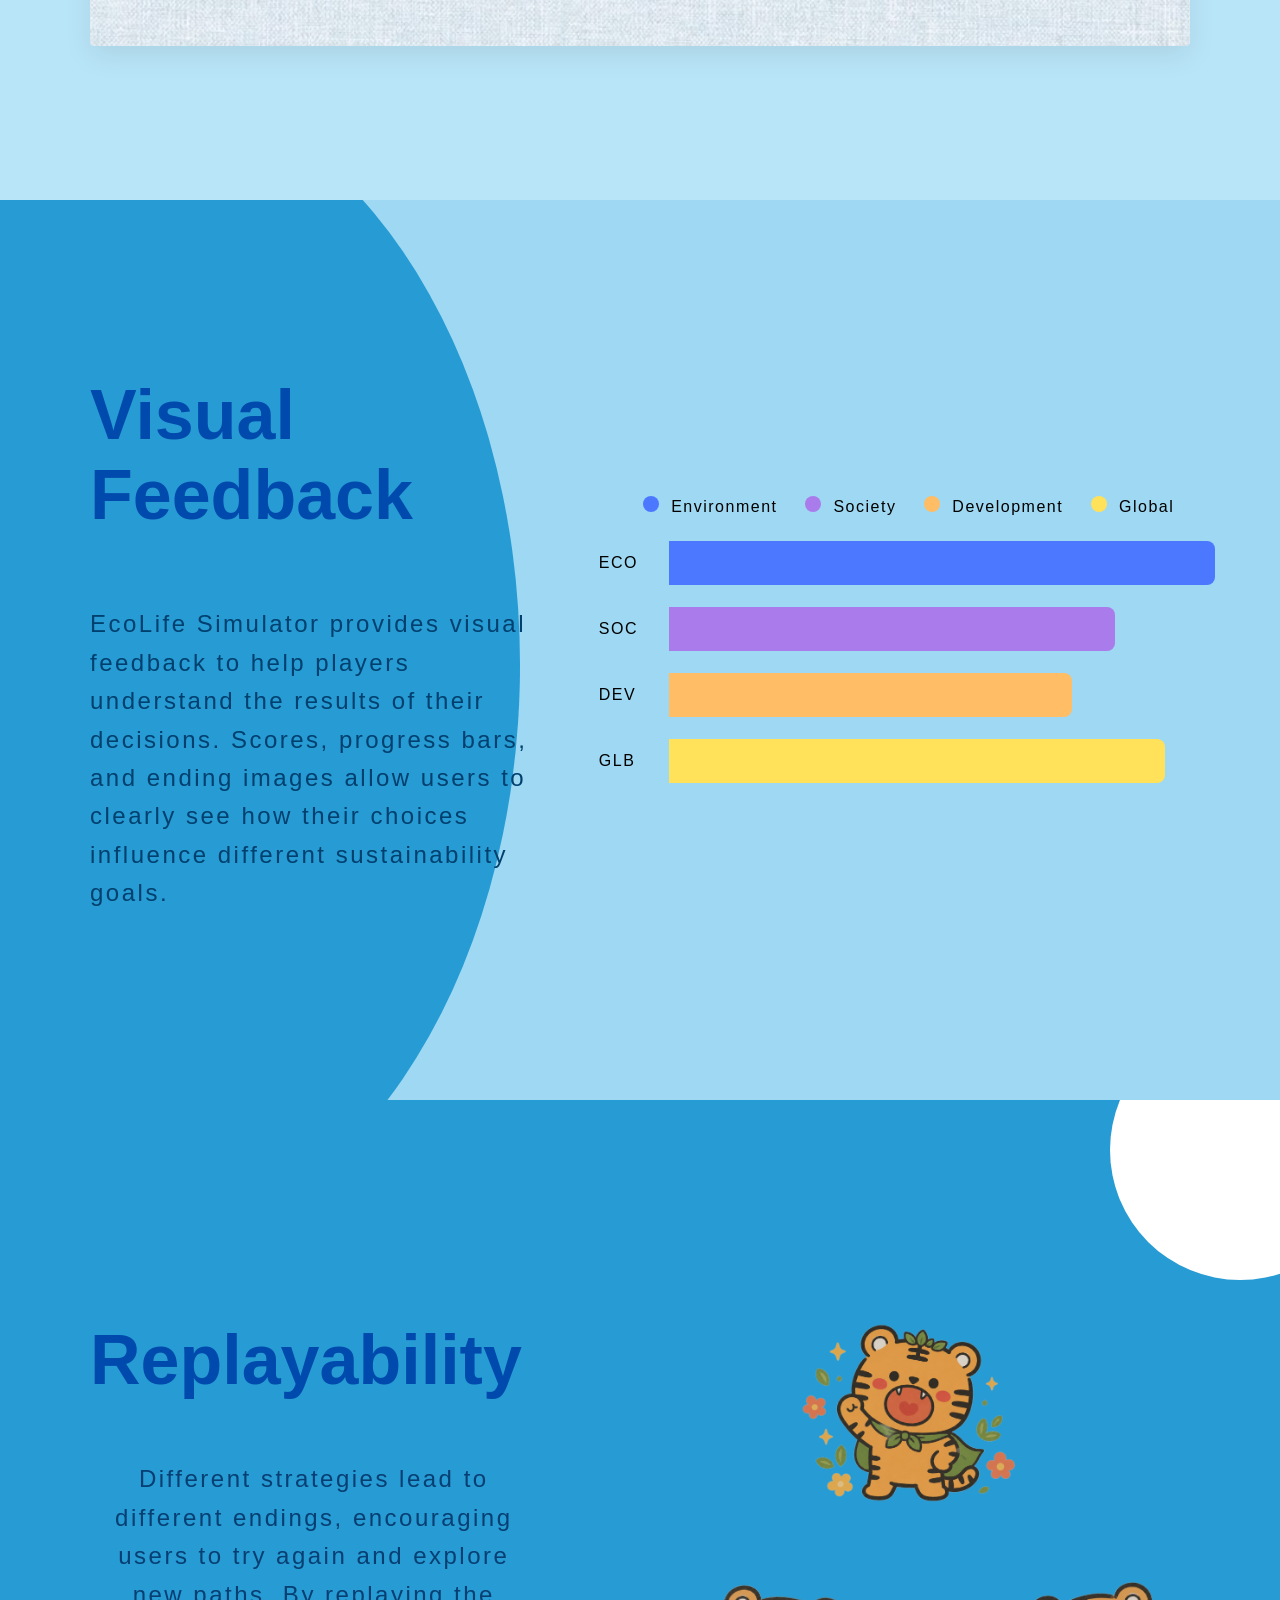
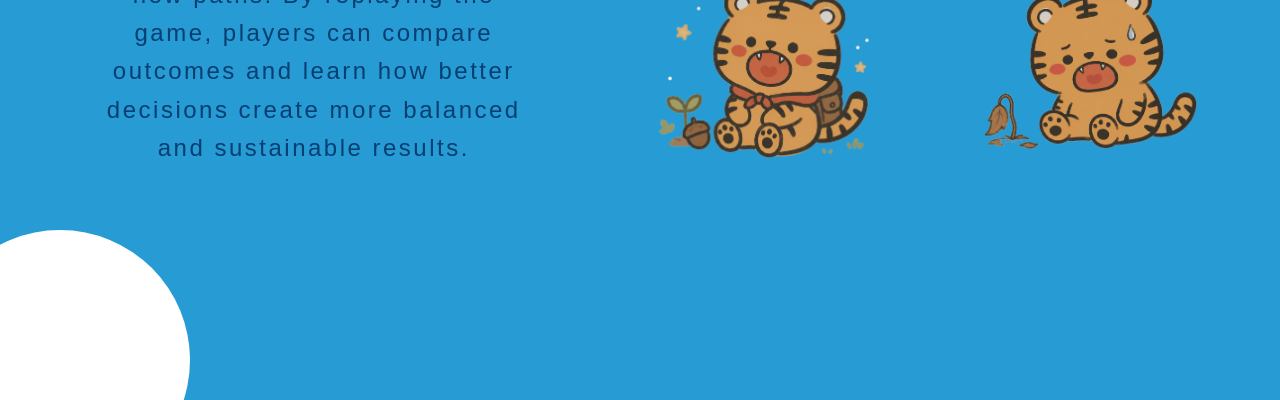
==== commit da47b3e2: "把問題回報改到下拉式選單中" ====
--- a/about.html
+++ b/about.html
@@ -47,7 +47,7 @@
                         </ul>
                     </div>
 
-                    <a href="about.html#feedback">Problem Feedback</a>
+                    <a href="feedback.html">Problem Feedback</a>
 
                 </ul>
             </li>
@@ -202,32 +202,6 @@
 
     </section>
 
-    <section id="feedback" class="feedback-section">
-
-        <div class="feedback-container">
-
-            <h2>
-                Problem Feedback
-            </h2>
-
-            <p class="feedback-subtitle">
-                Found a bug or have a suggestion?<br>
-                Please send us your feedback through the form.
-            </p>
-
-            <a
-                href="https://forms.gle/9KvttkmWDjKgB47AG8"
-                target="_blank"
-                rel="noopener noreferrer"
-                class="feedback-google-btn"
-            >
-                Open Feedback Form
-            </a>
-
-        </div>
-
-    </section>
-
     <script src="entrance.js"></script>
 
 </body>
--- a/entrance.css
+++ b/entrance.css
@@ -1257,4 +1257,33 @@
         font-size: 17px;
         padding: 12px 26px;
     }
+}
+
+/* =========================
+   Feedback Page
+========================= */
+
+.feedback-page-section {
+    width: 100%;
+    min-height: 100vh;
+
+    background: #B9E5F8;
+
+    display: flex;
+    justify-content: center;
+    align-items: center;
+
+    padding: 140px 30px 80px;
+}
+
+.feedback-footer {
+    width: 100%;
+    background: #9ed8f2;
+    color: white;
+
+    text-align: center;
+    padding: 18px 0;
+
+    font-size: 14px;
+    letter-spacing: 1px;
 }
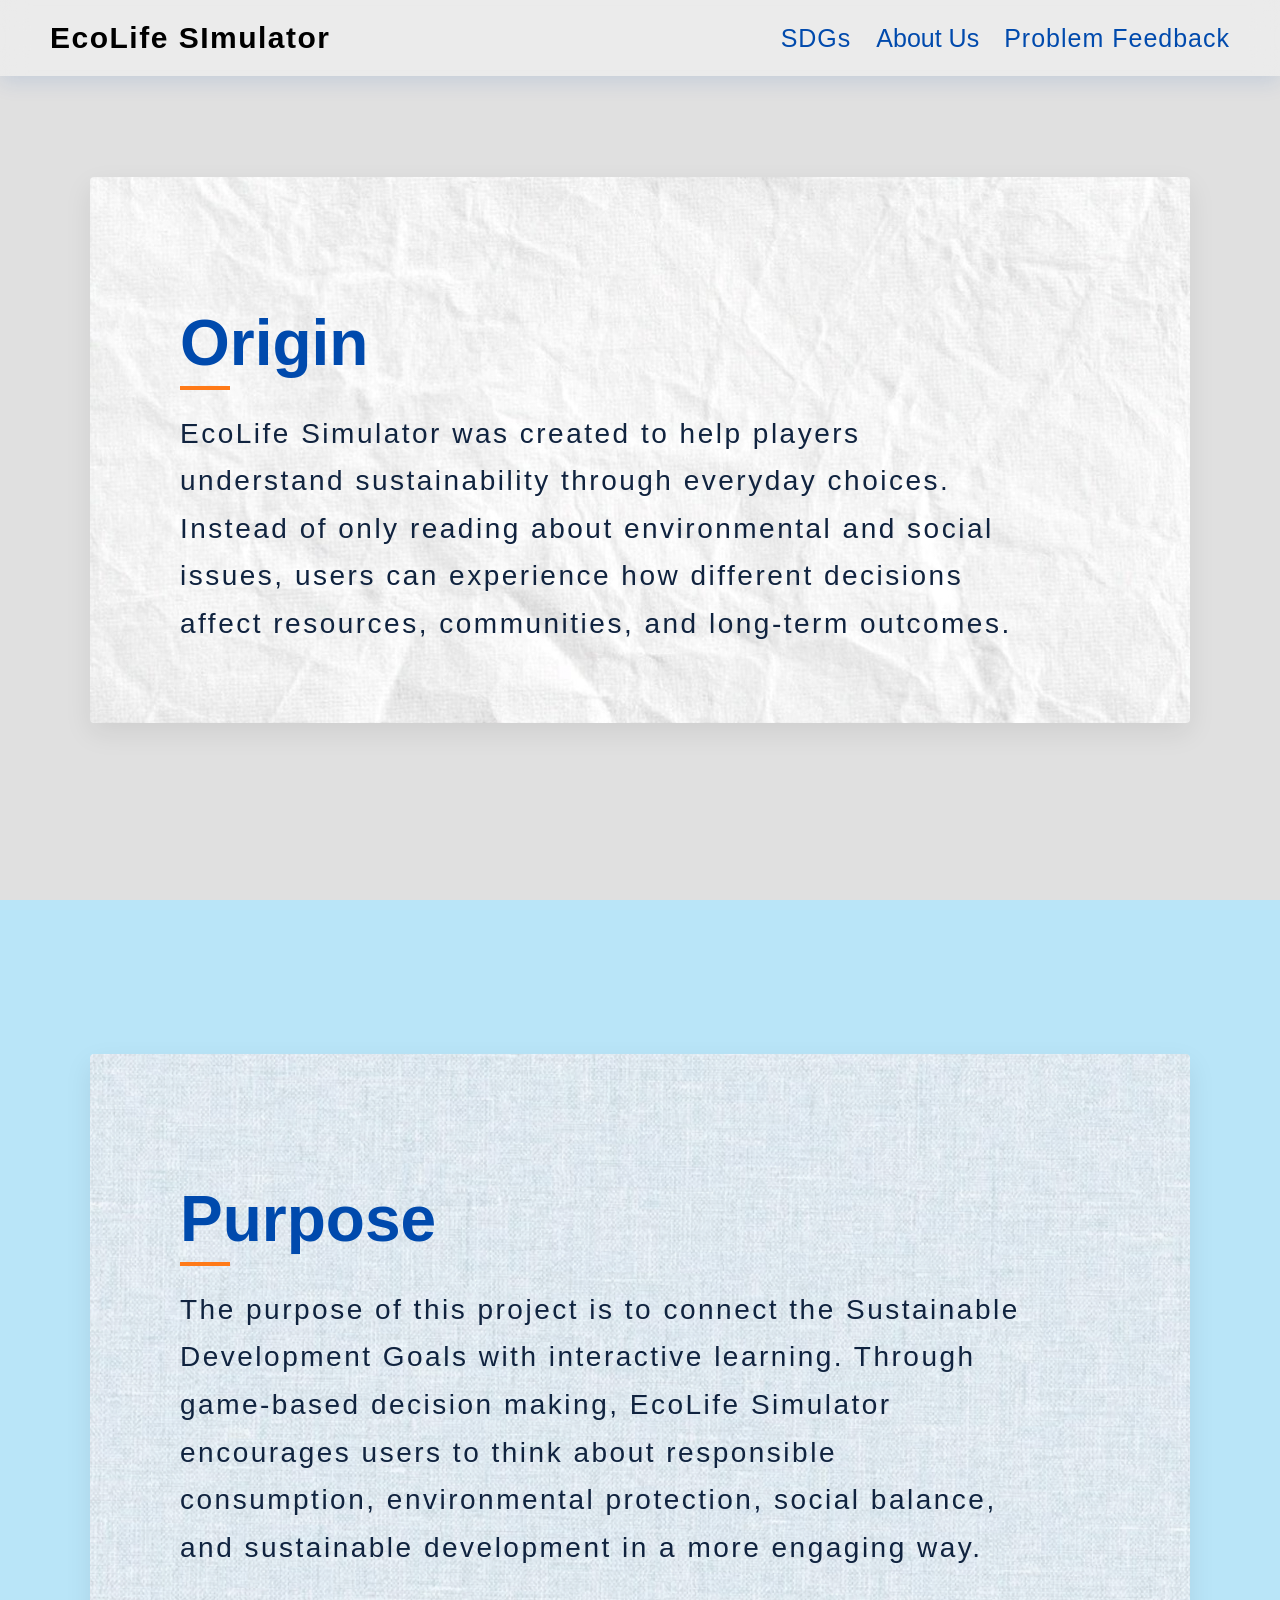
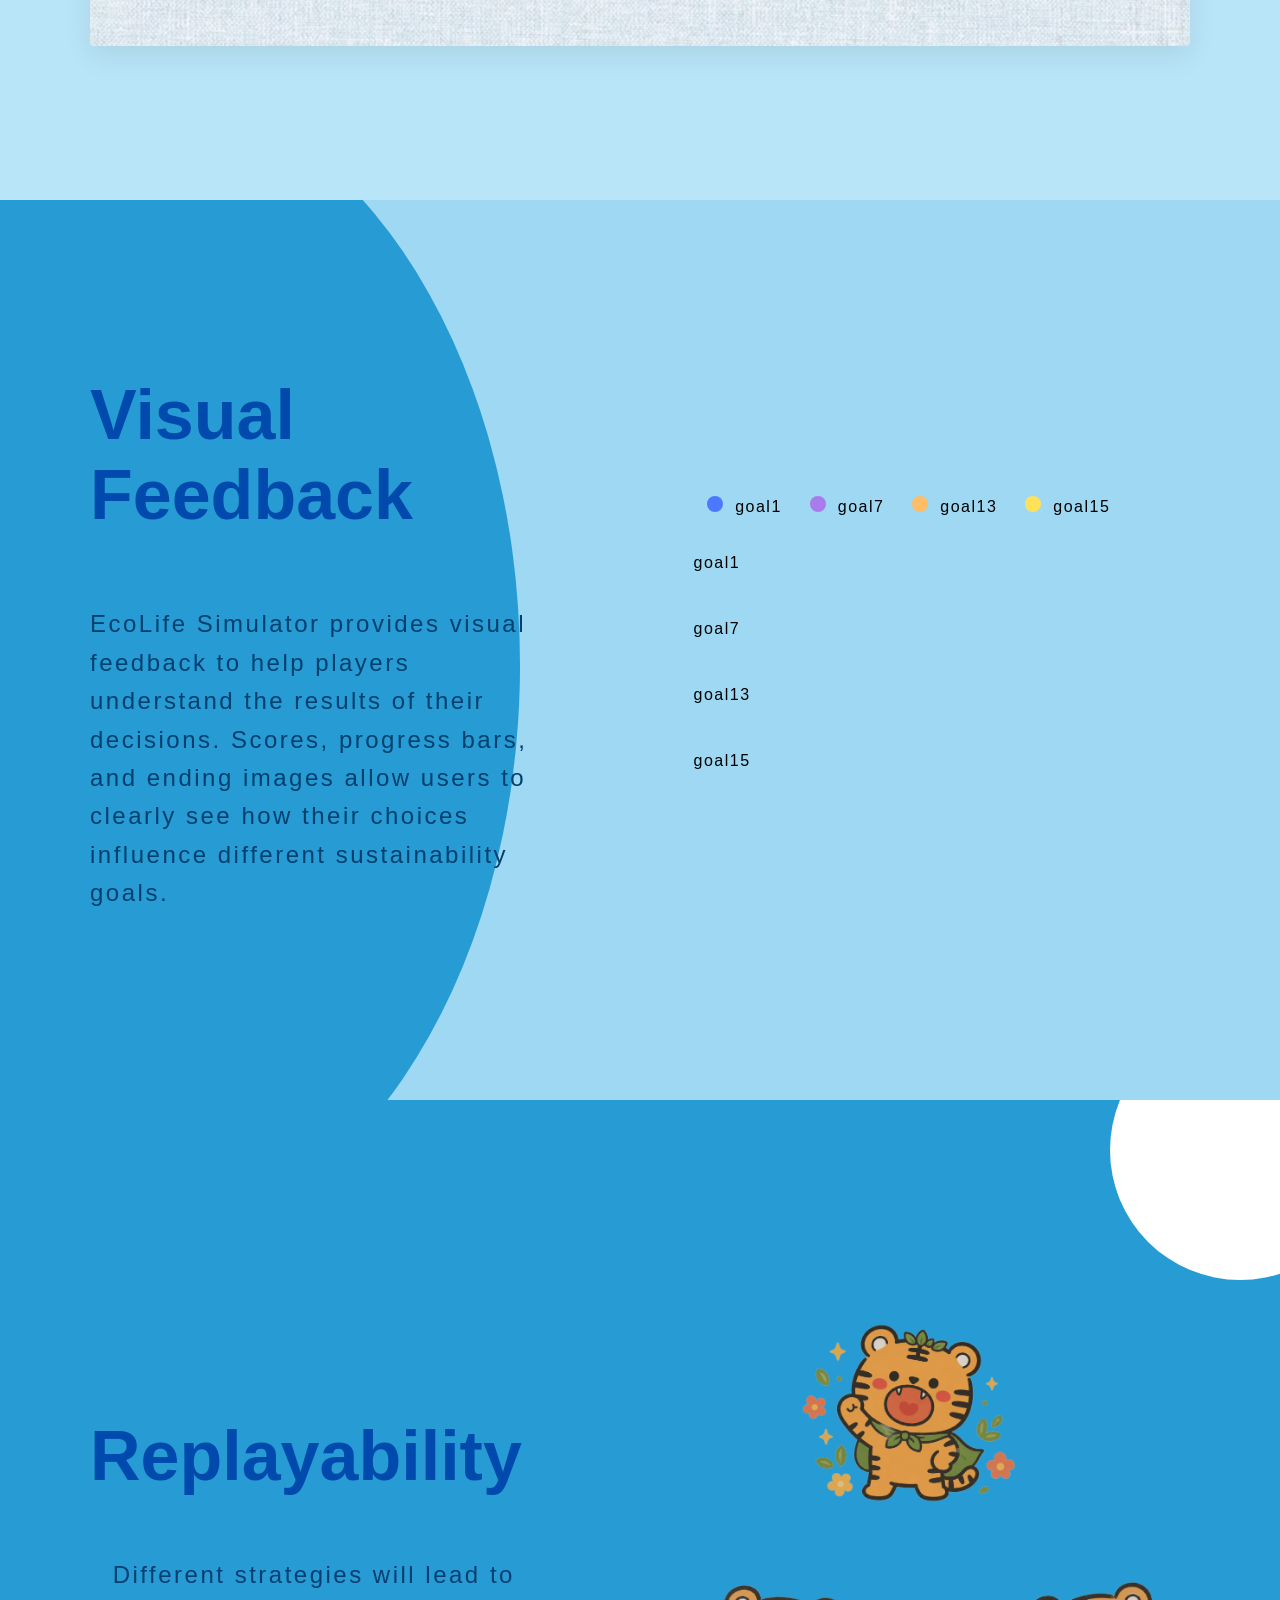
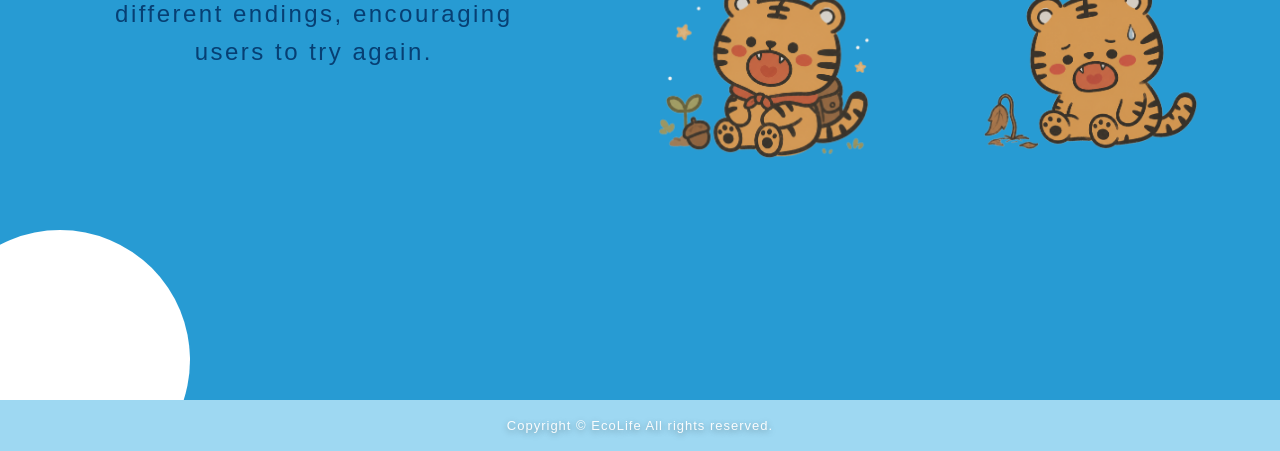
==== commit 41205081: "Merge branch 'main' into anna1" ====
--- a/about.html
+++ b/about.html
@@ -7,34 +7,37 @@
 
     <link rel="stylesheet" href="navbar.css">
     <link rel="stylesheet" href="entrance.css">
+    <link rel="stylesheet" href="footer.css">
 </head>
 
-<body class="about-page">
+<body>
+    <main class="page-content">
+            <nav class="navbar">
 
-    <nav class="navbar">
+            <a href="entrance.html" class="logo">
+                EcoLife SImulator
+            </a>
 
-        <a href="entrance.html" class="logo">
-            EcoLife Simulator
-        </a>
+            <div class="nav-links">
 
-        <ul class="nav-links">
+                <a href="entrance.html#sdgs">
+                    SDGs
+                </a>
 
-            <li>
-                <a href="entrance.html#sdgs">SDGs</a>
-            </li>
+                <div class="dropdown">
 
-            <li class="dropdown">
-                <a href="#" class="drop-btn">About Us</a>
+                    <div class="drop-btn">
+                        About Us
+                    </div>
 
-                <ul class="dropdown-content">
+                    <div class="dropdown-content">
 
-                    <a href="about.html#why">Origin</a>
-                    <a href="about.html#purpose">Purpose</a>
+                        <a href="#why">Origin</a>
+                        <a href="#purpose">Purpose</a>
+                        <a href="#visualfeedback">Visual Feedback</a>
+                        <a href="#replayability">Replayability</a>
 
-                    <div class="sub-dropdown">
-                        <button class="feature-btn" type="button">
-                            Features ▸
-                        </button>
+                    </div>
 
                         <ul class="sub-dropdown-content">
                             <li>
@@ -110,99 +113,72 @@
 
         <div class="visualfeedback-right">
 
-            <div class="bar-chart">
+                <div class="visualfeedback-right">
+                <div class="bar-chart">
 
-                <div class="legend">
+                    <div class="legend">
+                    <span><i class="dot blue"></i> goal1</span>
+                    <span><i class="dot purple"></i> goal7</span>
+                    <span><i class="dot orange"></i> goal13</span>
+                    <span><i class="dot yellow"></i> goal15</span>
+                    </div>
 
-                    <span>
-                        <span class="dot blue"></span>
-                        Environment
-                    </span>
+                    <div class="bar-row">
+                    <span class="label">goal1</span>
+                    <div class="bar blue-bar" style="width: 55%;"></div>
+                    </div>
 
-                    <span>
-                        <span class="dot purple"></span>
-                        Society
-                    </span>
+                    <div class="bar-row">
+                    <span class="label">goal7</span>
+                    <div class="bar purple-bar" style="width: 30%;"></div>
+                    </div>
 
-                    <span>
-                        <span class="dot orange"></span>
-                        Development
-                    </span>
+                    <div class="bar-row">
+                    <span class="label">goal13</span>
+                    <div class="bar orange-bar" style="width: 82%;"></div>
+                    </div>
 
-                    <span>
-                        <span class="dot yellow"></span>
-                        Global
-                    </span>
+                    <div class="bar-row">
+                    <span class="label">goal15</span>
+                    <div class="bar yellow-bar" style="width: 45%;"></div>
+                    </div>
 
                 </div>
-
-                <div class="bar-row">
-                    <div class="label">ECO</div>
-                    <div class="bar blue-bar" style="width: 88%;"></div>
                 </div>
 
-                <div class="bar-row">
-                    <div class="label">SOC</div>
-                    <div class="bar purple-bar" style="width: 72%;"></div>
+            </section>
+
+            <section id="replayability" class="replay-section">
+                <div class="replay-text">
+                    <h2>Replayability</h2>
+                    <p>
+                    Different strategies will lead to<br>
+                    different endings, encouraging<br>
+                    users to try again.
+                    </p>
                 </div>
 
-                <div class="bar-row">
-                    <div class="label">DEV</div>
-                    <div class="bar orange-bar" style="width: 65%;"></div>
+                <div class="tiger-area">
+                    <img src="image/tiger_ending_1_transparent.png" class="tiger tiger-top">
+                    <img src="image/tiger_ending_2_transparent.png" class="tiger tiger-bottom">
+                    <img src="image/tiger_ending_3_transparent.png" class="tiger tiger-right">
                 </div>
-
-                <div class="bar-row">
-                    <div class="label">GLB</div>
-                    <div class="bar yellow-bar" style="width: 80%;"></div>
-                </div>
-
-            </div>
-
+            </section>
         </div>
 
-    </section>
+        <script>
+            function revealSections() {
+                const sections = document.querySelectorAll(
+                ".info-section, .visualfeedback-section, .replay-section"
+                );
 
-    <section id="replayability" class="replay-section">
-
-        <div class="replay-text">
-
-            <h2>
-                Replayability
-            </h2>
-
-            <p>
-                Different strategies lead to different endings, encouraging users to try again and explore new paths.
-                By replaying the game, players can compare outcomes and learn how better decisions create more balanced
-                and sustainable results.
-            </p>
-
-        </div>
-
-        <div class="tiger-area">
-
-            <img
-                src="image/tiger_ending_1_transparent.png"
-                alt="Tiger Ending 1"
-                class="tiger tiger-top"
-            >
-
-            <img
-                src="image/tiger_ending_2_transparent.png"
-                alt="Tiger Ending 2"
-                class="tiger tiger-bottom"
-            >
-
-            <img
-                src="image/tiger_ending_3_transparent.png"
-                alt="Tiger Ending 3"
-                class="tiger tiger-right"
-            >
-
-        </div>
-
-    </section>
+                sections.forEach(section => {
+                const rect = section.getBoundingClientRect();
 
     <script src="entrance.js"></script>
 
+    <footer class="copyright-footer">
+        Copyright © EcoLife All rights reserved.
+    </footer>
 </body>
 </html>
--- a/footer.css
+++ b/footer.css
@@ -0,0 +1,35 @@
+html,
+body {
+    margin: 0;
+    min-height: 100%;
+}
+
+body {
+    min-height: 100vh;
+
+    display: flex;
+    flex-direction: column;
+    align-items: stretch;
+}
+
+.page-content {
+    flex: 1;
+    width: 100%;
+}
+
+.copyright-footer {
+    width: 100%;
+
+    text-align: center;
+
+    padding: 18px 0;
+
+    font-family: "Ahkio-Regular", Arial, sans-serif;
+    font-size: 13px;
+    letter-spacing: 1px;
+
+    color: rgba(255, 255, 255, 0.95);
+    text-shadow: 0 2px 6px rgba(0, 0, 0, 0.35);
+
+    background: transparent;
+}
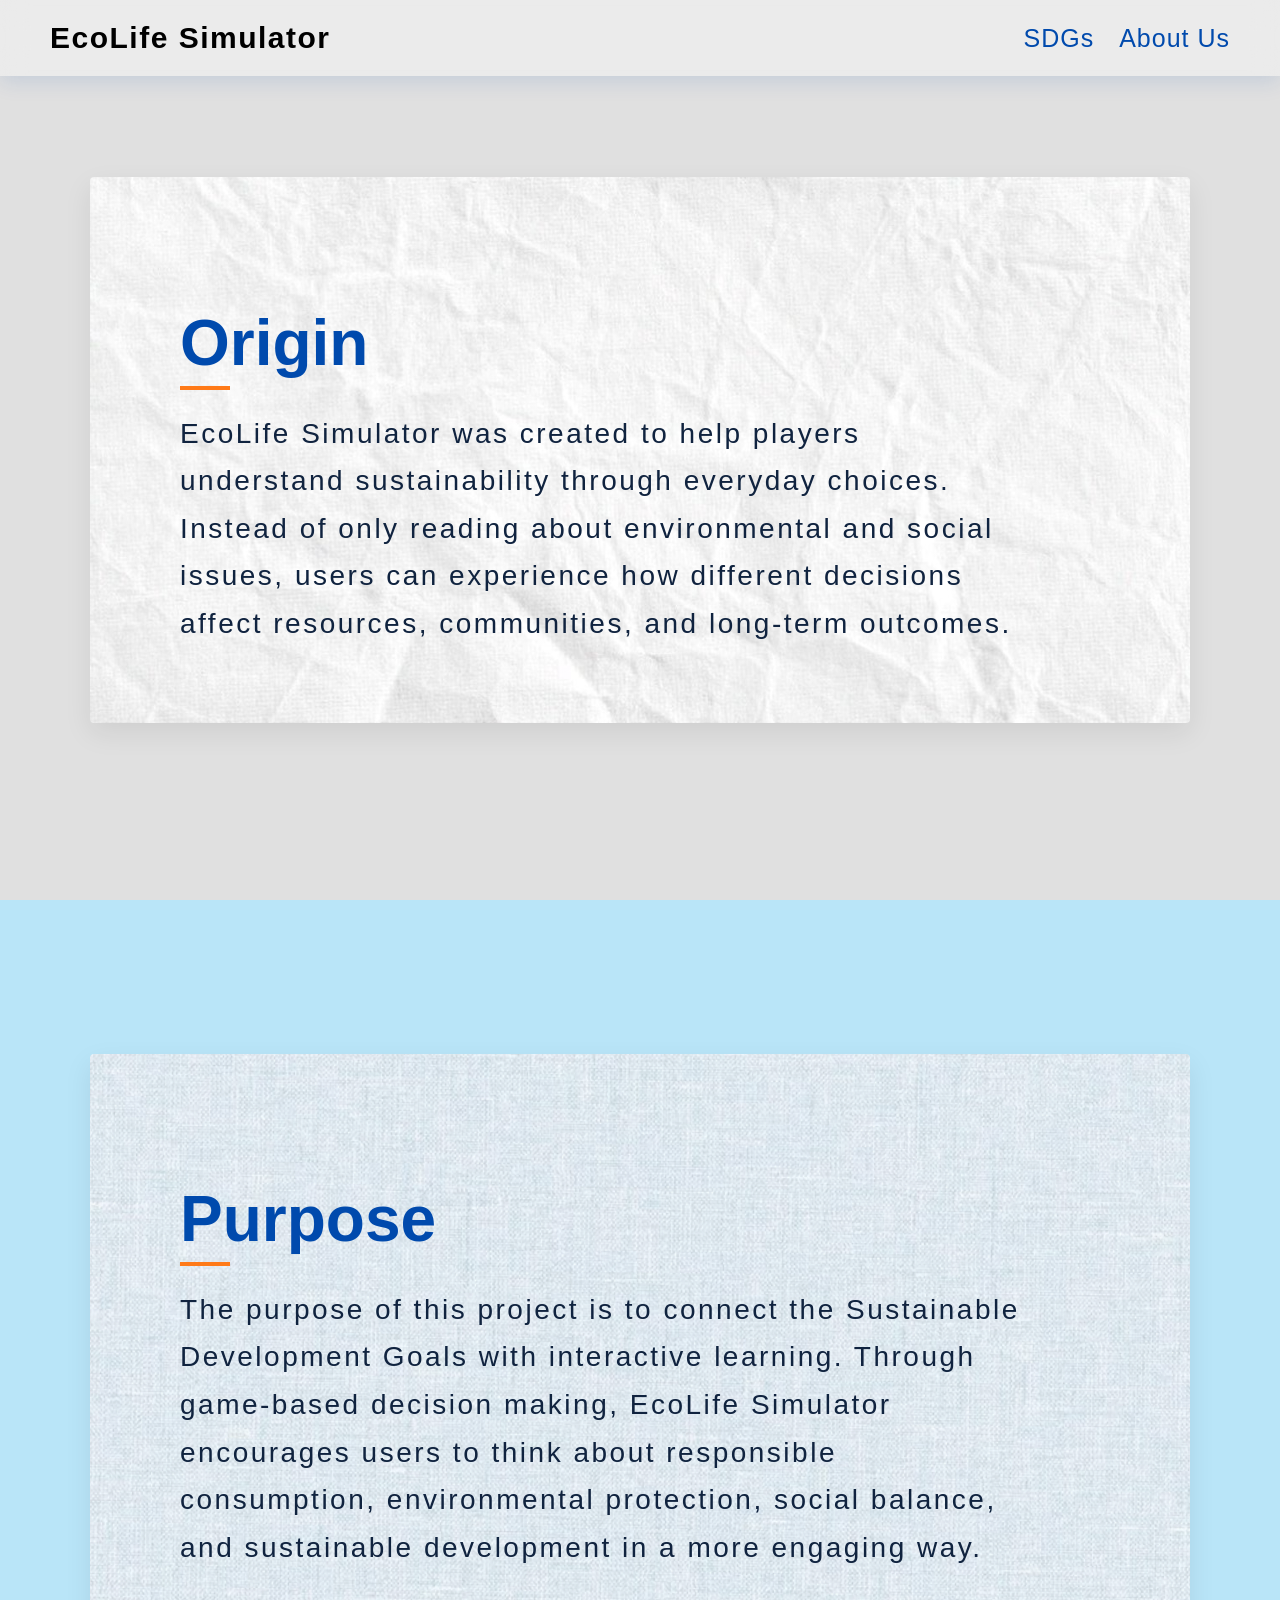
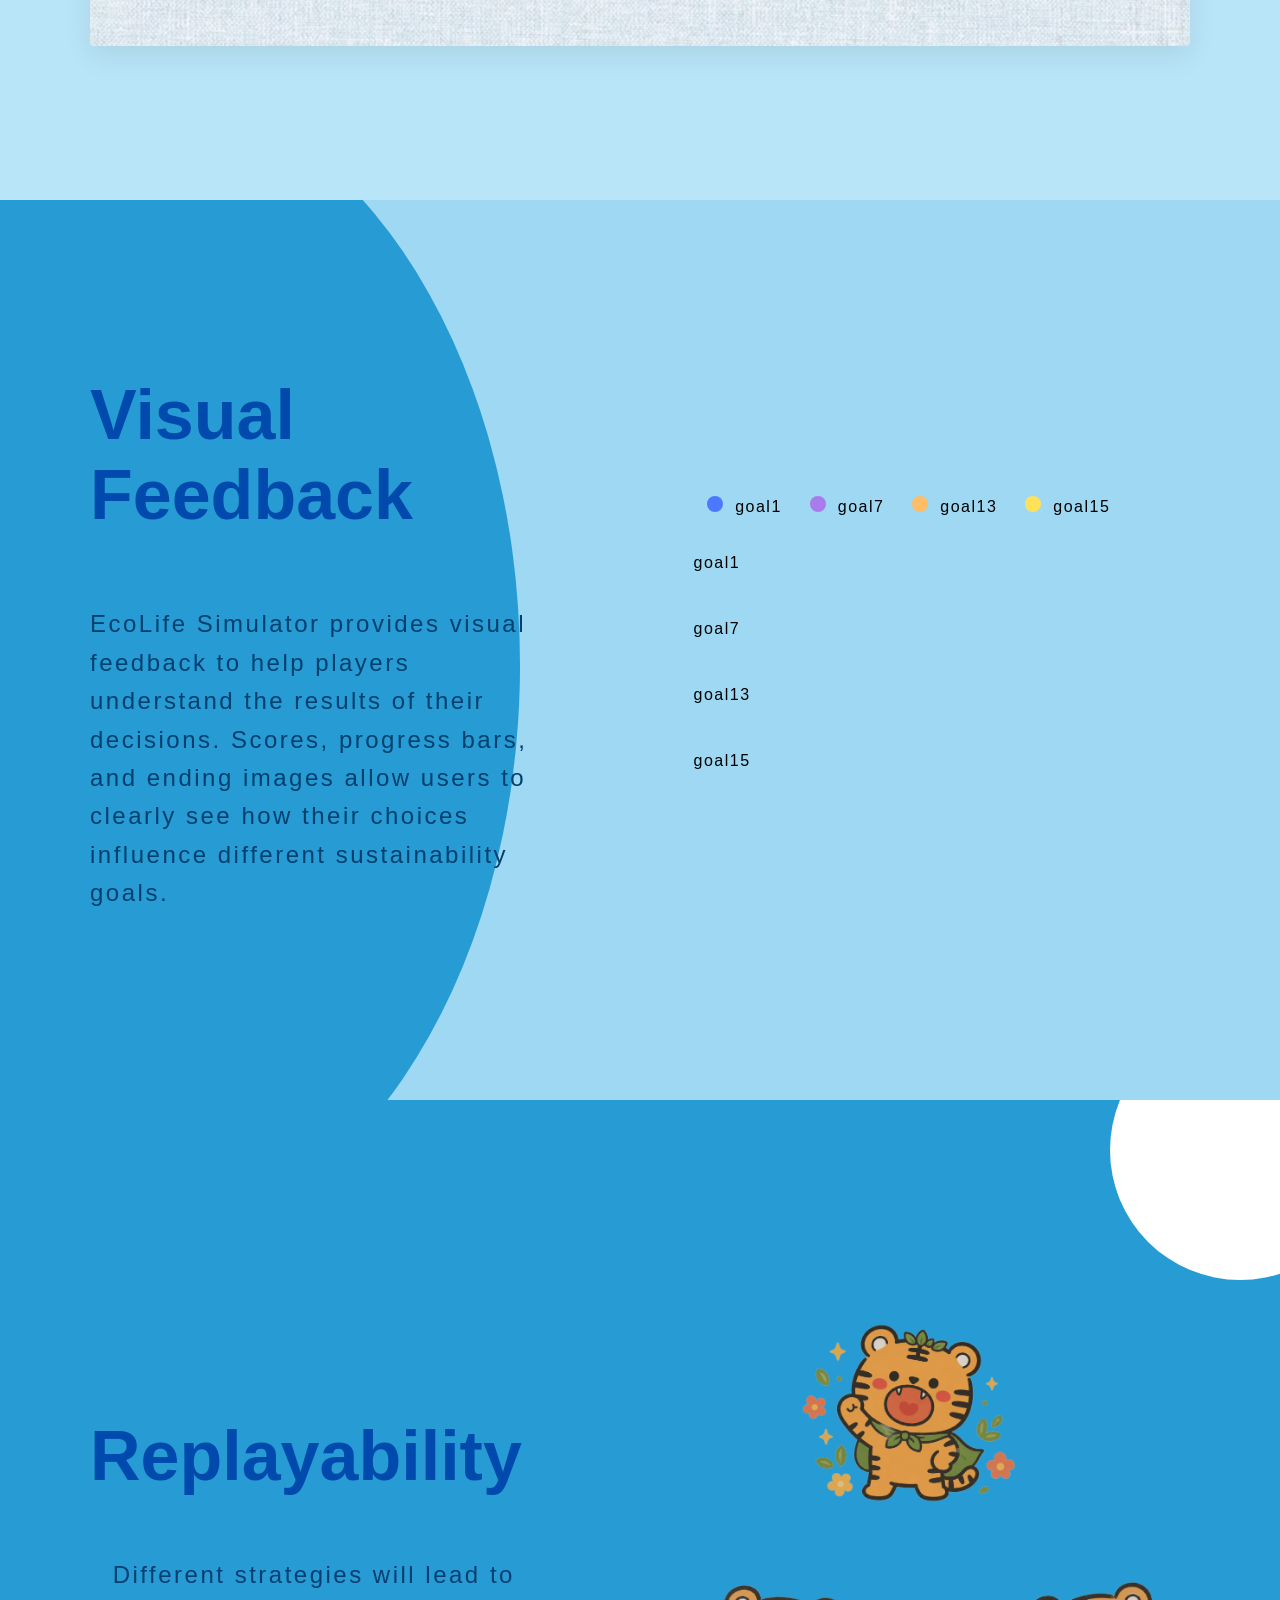
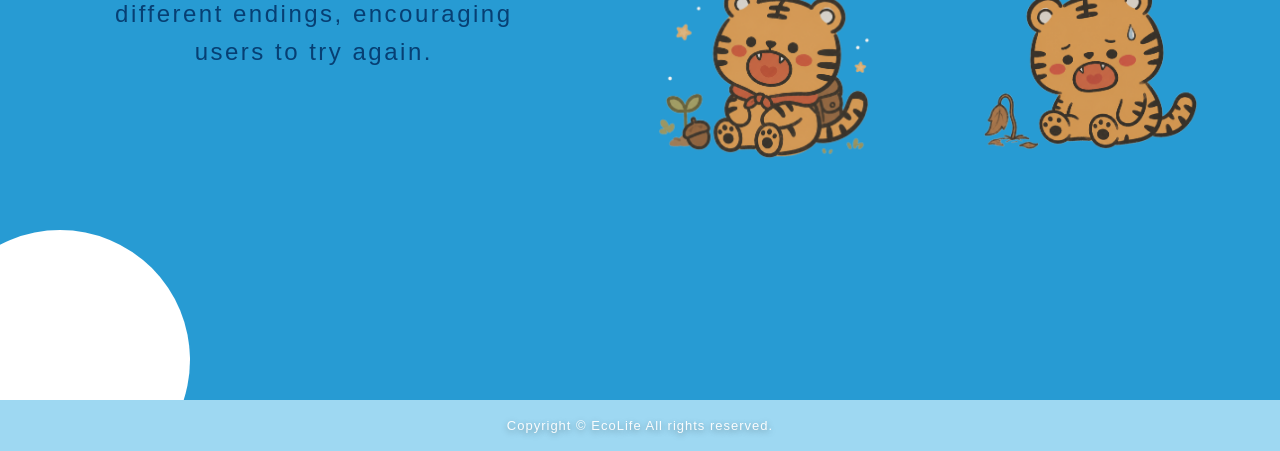
==== commit f5465e0f: "Update about navbar problem feedback link" ====
--- a/about.html
+++ b/about.html
@@ -14,50 +14,70 @@
     <main class="page-content">
             <nav class="navbar">
 
-            <a href="entrance.html" class="logo">
-                EcoLife SImulator
-            </a>
-
-            <div class="nav-links">
-
-                <a href="entrance.html#sdgs">
-                    SDGs
+                <a href="entrance.html" class="logo">
+                    EcoLife Simulator
                 </a>
 
-                <div class="dropdown">
-
-                    <div class="drop-btn">
-                        About Us
-                    </div>
-
-                    <div class="dropdown-content">
-
-                        <a href="#why">Origin</a>
-                        <a href="#purpose">Purpose</a>
-                        <a href="#visualfeedback">Visual Feedback</a>
-                        <a href="#replayability">Replayability</a>
-
-                    </div>
-
-                        <ul class="sub-dropdown-content">
-                            <li>
-                                <a href="about.html#visualfeedback">Visual Feedback</a>
-                            </li>
-
-                            <li>
-                                <a href="about.html#replayability">Replayability</a>
-                            </li>
+                <ul class="nav-links">
+
+                    <li>
+                        <a href="entrance.html#sdgs">
+                            SDGs
+                        </a>
+                    </li>
+
+                    <li class="dropdown">
+
+                        <a href="#" class="drop-btn">
+                            About Us
+                        </a>
+
+                        <ul class="dropdown-content">
+
+                            <a href="about.html#why">
+                                Origin
+                            </a>
+
+                            <a href="about.html#purpose">
+                                Purpose
+                            </a>
+
+                            <div class="sub-dropdown">
+
+                                <button class="feature-btn" type="button">
+                                    Features ▸
+                                </button>
+
+                                <ul class="sub-dropdown-content">
+
+                                    <li>
+                                        <a href="about.html#visualfeedback">
+                                            Visual Feedback
+                                        </a>
+                                    </li>
+
+                                    <li>
+                                        <a href="about.html#replayability">
+                                            Replayability
+                                        </a>
+                                    </li>
+
+                                </ul>
+
+                            </div>
+
+                            <a href="feedback.html">
+                                Problem Feedback
+                            </a>
+
                         </ul>
-                    </div>
-
-                    <a href="feedback.html">Problem Feedback</a>
+
+                    </li>
 
                 </ul>
-            </li>
-
-        </ul>
-
-    </nav>
+
+            </nav>
+
 
     <section id="why" class="info-section first-section">
 
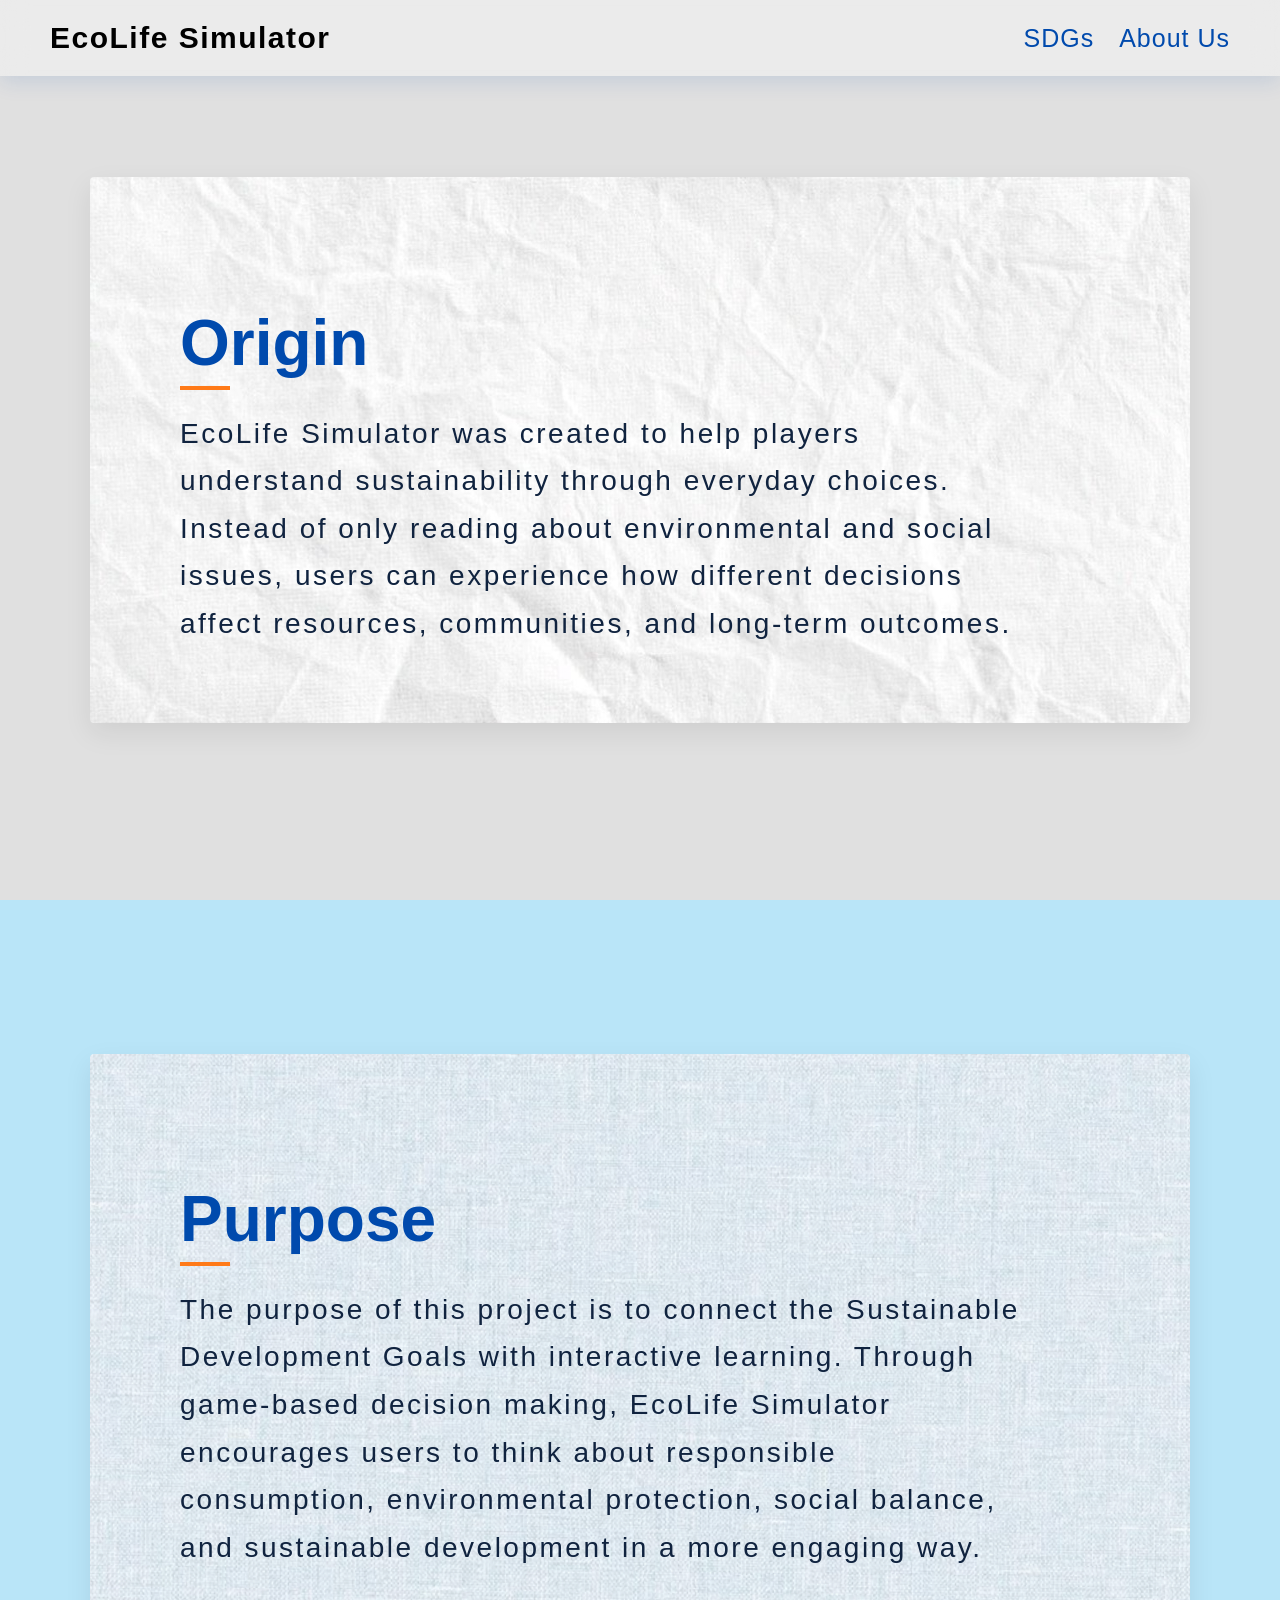
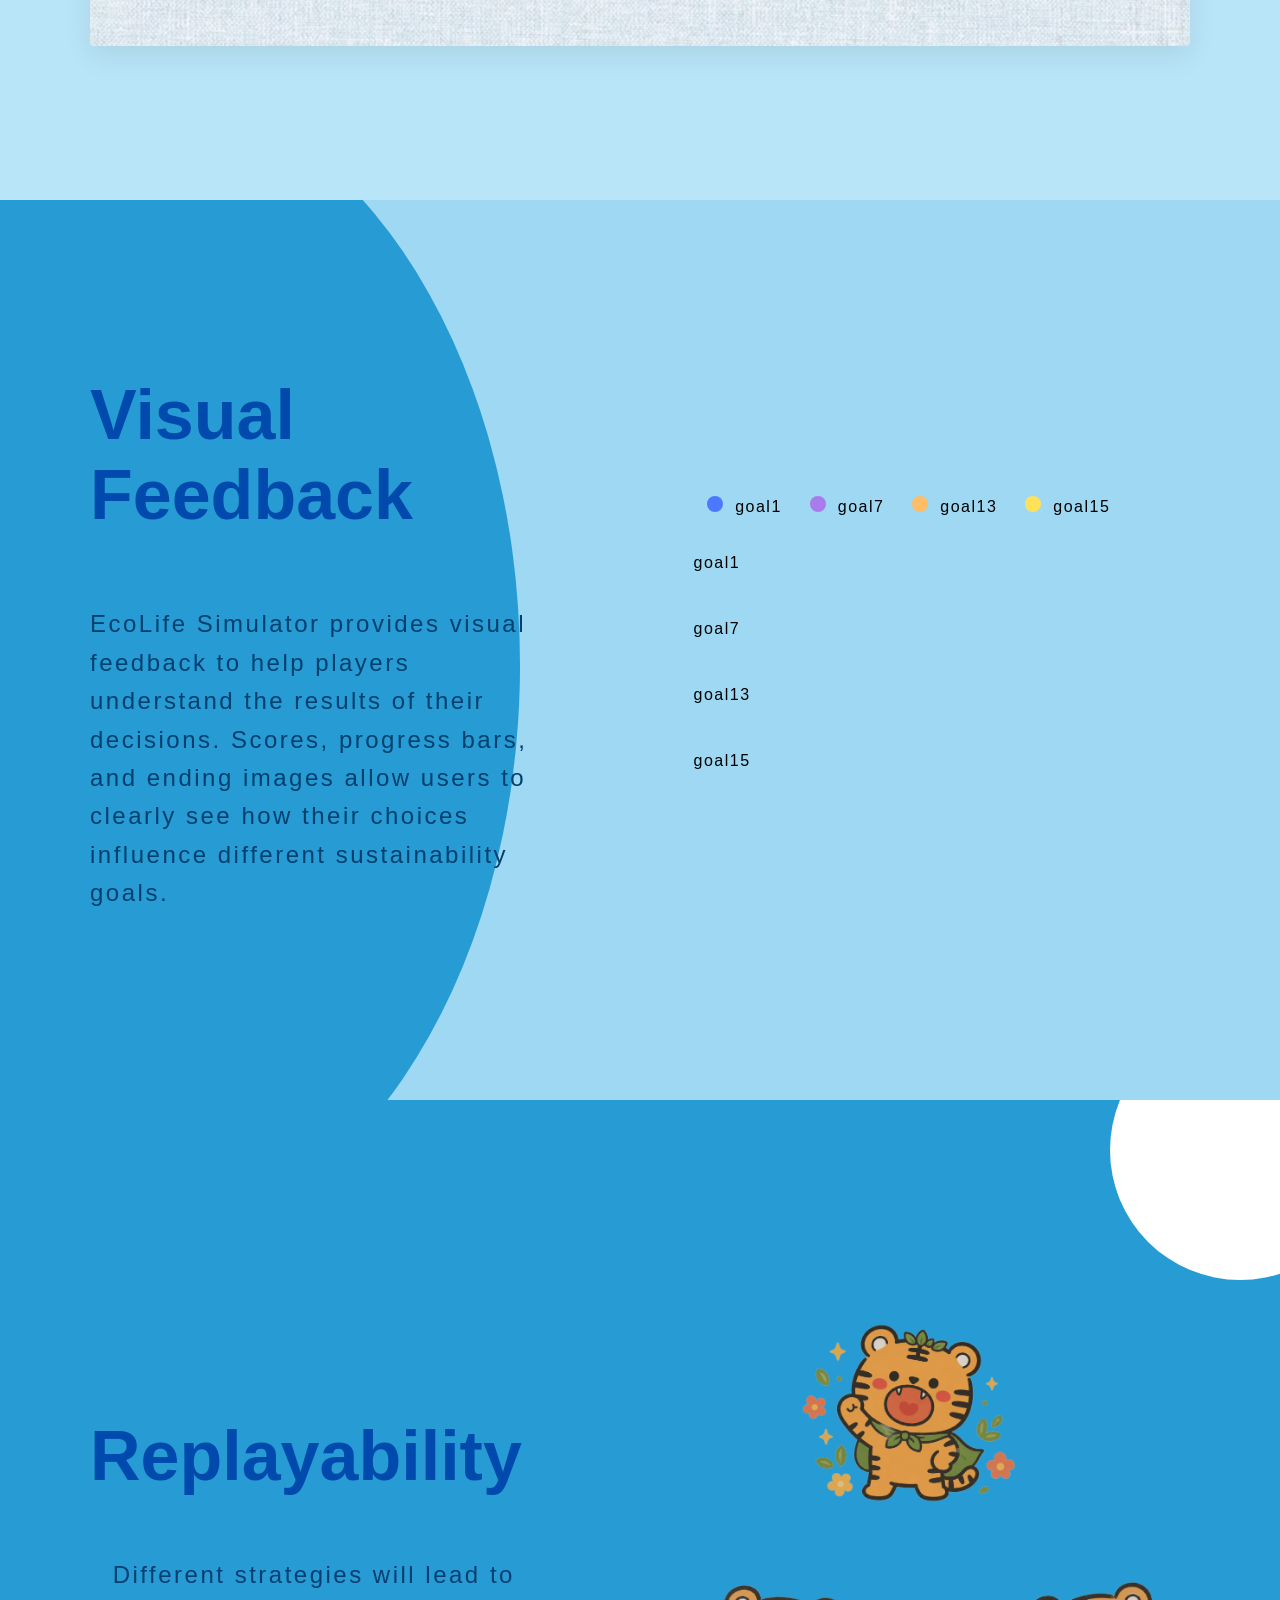
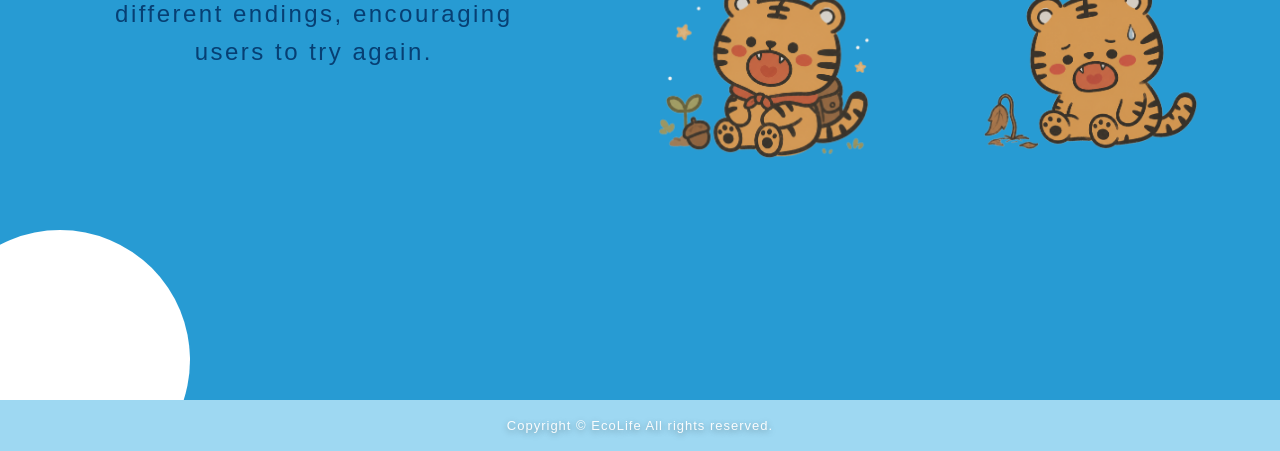
==== commit 7edc4fee: "Update about navbar problem feedback link" ====
--- a/about.html
+++ b/about.html
@@ -14,69 +14,69 @@
     <main class="page-content">
             <nav class="navbar">
 
-                <a href="entrance.html" class="logo">
-                    EcoLife Simulator
+    <a href="entrance.html" class="logo">
+        EcoLife Simulator
+    </a>
+
+    <ul class="nav-links">
+
+        <li>
+            <a href="entrance.html#sdgs">
+                SDGs
+            </a>
+        </li>
+
+        <li class="dropdown">
+
+            <a href="#" class="drop-btn">
+                About Us
+            </a>
+
+            <ul class="dropdown-content">
+
+                <a href="about.html#why">
+                    Origin
                 </a>
 
-                <ul class="nav-links">
-
-                    <li>
-                        <a href="entrance.html#sdgs">
-                            SDGs
-                        </a>
-                    </li>
-
-                    <li class="dropdown">
-
-                        <a href="#" class="drop-btn">
-                            About Us
-                        </a>
-
-                        <ul class="dropdown-content">
-
-                            <a href="about.html#why">
-                                Origin
+                <a href="about.html#purpose">
+                    Purpose
+                </a>
+
+                <div class="sub-dropdown">
+
+                    <button class="feature-btn" type="button">
+                        Features ▸
+                    </button>
+
+                    <ul class="sub-dropdown-content">
+
+                        <li>
+                            <a href="about.html#visualfeedback">
+                                Visual Feedback
                             </a>
-
-                            <a href="about.html#purpose">
-                                Purpose
+                        </li>
+
+                        <li>
+                            <a href="about.html#replayability">
+                                Replayability
                             </a>
-
-                            <div class="sub-dropdown">
-
-                                <button class="feature-btn" type="button">
-                                    Features ▸
-                                </button>
-
-                                <ul class="sub-dropdown-content">
-
-                                    <li>
-                                        <a href="about.html#visualfeedback">
-                                            Visual Feedback
-                                        </a>
-                                    </li>
-
-                                    <li>
-                                        <a href="about.html#replayability">
-                                            Replayability
-                                        </a>
-                                    </li>
-
-                                </ul>
-
-                            </div>
-
-                            <a href="feedback.html">
-                                Problem Feedback
-                            </a>
-
-                        </ul>
-
-                    </li>
-
-                </ul>
-
-            </nav>
+                        </li>
+
+                    </ul>
+
+                </div>
+
+                <a href="feedback.html">
+                    Problem Feedback
+                </a>
+
+            </ul>
+
+        </li>
+
+    </ul>
+
+</nav>
 
 
     <section id="why" class="info-section first-section">
@@ -189,11 +189,20 @@
         <script>
             function revealSections() {
                 const sections = document.querySelectorAll(
-                ".info-section, .visualfeedback-section, .replay-section"
+                    ".info-section, .visualfeedback-section, .replay-section"
                 );
 
                 sections.forEach(section => {
-                const rect = section.getBoundingClientRect();
+                    const rect = section.getBoundingClientRect();
+                    if (rect.top < window.innerHeight * 0.9) {
+                        section.classList.add("visible");
+                    }
+                });
+            }
+
+            window.addEventListener("scroll", revealSections);
+            window.addEventListener("load", revealSections);
+        </script>
 
     <script src="entrance.js"></script>
 
